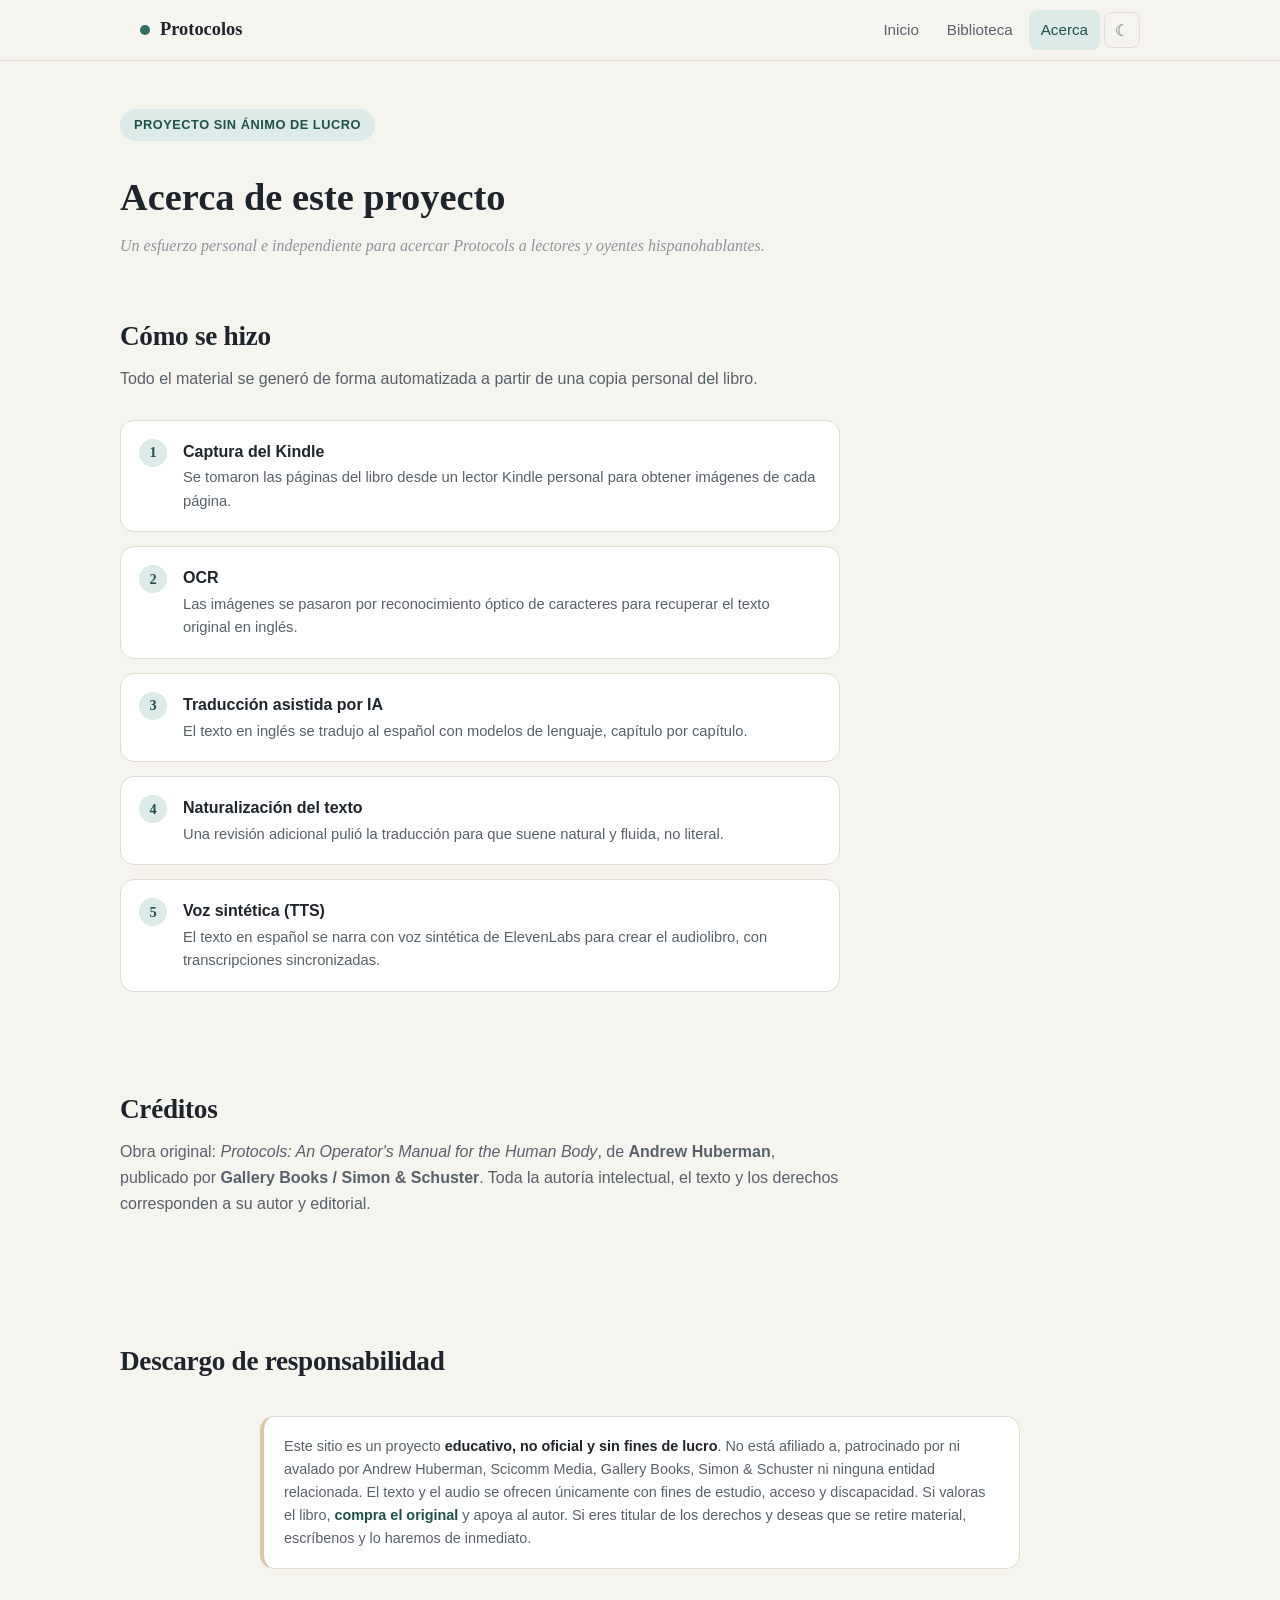
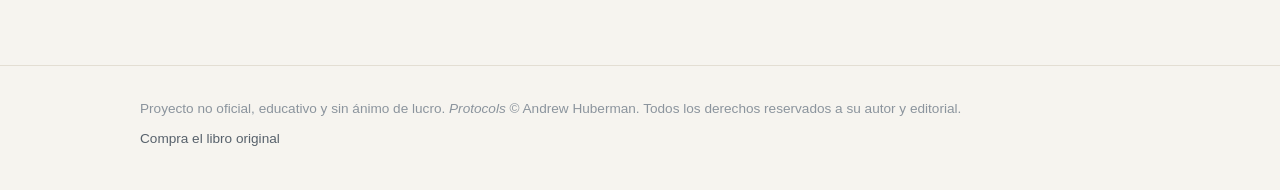
==== acerca.html @ 651fc6e3 "Protocols ES: sitio con texto EN/ES (PDF), audiolibro (cap. 1 parcial) y transcripciones" ====
<!DOCTYPE html>
<html lang="es">
<head>
<meta charset="UTF-8">
<meta name="viewport" content="width=device-width, initial-scale=1">
<title>Acerca · Protocolos (proyecto no oficial)</title>
<meta name="description" content="Cómo se hizo este audiolibro no oficial: captura del Kindle, OCR, traducción asistida por IA y voz sintética.">
<link rel="stylesheet" href="css/style.css">
</head>
<body>
<header class="site-header">
  <div class="container">
    <a class="brand" href="index.html"><span class="dot"></span>Protocolos</a>
    <nav class="main-nav" aria-label="Principal">
      <a href="index.html">Inicio</a>
      <a href="biblioteca.html">Biblioteca</a>
      <a href="acerca.html" aria-current="page">Acerca</a>
      <button id="themeToggle" aria-label="Cambiar tema claro/oscuro">☾</button>
    </nav>
  </div>
</header>

<main>
  <section class="chapter-head container">
    <span class="badge-nonprofit">Proyecto sin ánimo de lucro</span>
    <h1>Acerca de este proyecto</h1>
    <p class="en-title">Un esfuerzo personal e independiente para acercar <em>Protocols</em> a lectores y oyentes hispanohablantes.</p>
  </section>

  <section class="block container">
    <h2>Cómo se hizo</h2>
    <p class="sub">Todo el material se generó de forma automatizada a partir de una copia personal del libro.</p>
    <div class="about-steps">
      <div class="step"><h3>Captura del Kindle</h3><p>Se tomaron las páginas del libro desde un lector Kindle personal para obtener imágenes de cada página.</p></div>
      <div class="step"><h3>OCR</h3><p>Las imágenes se pasaron por reconocimiento óptico de caracteres para recuperar el texto original en inglés.</p></div>
      <div class="step"><h3>Traducción asistida por IA</h3><p>El texto en inglés se tradujo al español con modelos de lenguaje, capítulo por capítulo.</p></div>
      <div class="step"><h3>Naturalización del texto</h3><p>Una revisión adicional pulió la traducción para que suene natural y fluida, no literal.</p></div>
      <div class="step"><h3>Voz sintética (TTS)</h3><p>El texto en español se narra con voz sintética de ElevenLabs para crear el audiolibro, con transcripciones sincronizadas.</p></div>
    </div>
  </section>

  <section class="block container">
    <h2>Créditos</h2>
    <p class="sub" style="max-width:720px">
      Obra original: <em>Protocols: An Operator's Manual for the Human Body</em>, de <strong>Andrew Huberman</strong>, publicado por <strong>Gallery Books / Simon &amp; Schuster</strong>. Toda la autoría intelectual, el texto y los derechos corresponden a su autor y editorial.
    </p>
  </section>

  <section class="block container">
    <h2>Descargo de responsabilidad</h2>
    <aside class="disclaimer">
      Este sitio es un proyecto <strong>educativo, no oficial y sin fines de lucro</strong>. No está afiliado a, patrocinado por ni avalado por Andrew Huberman, Scicomm Media, Gallery Books, Simon &amp; Schuster ni ninguna entidad relacionada. El texto y el audio se ofrecen únicamente con fines de estudio, acceso y discapacidad. Si valoras el libro, <strong><a href="https://www.hubermanlab.com/protocols" target="_blank" rel="noopener">compra el original</a></strong> y apoya al autor. Si eres titular de los derechos y deseas que se retire material, escríbenos y lo haremos de inmediato.
    </aside>
  </section>
</main>

<footer class="site-footer">
  <div class="container">
    <p>Proyecto no oficial, educativo y sin ánimo de lucro. <em>Protocols</em> © Andrew Huberman. Todos los derechos reservados a su autor y editorial.</p>
    <p><a href="https://www.hubermanlab.com/protocols" target="_blank" rel="noopener">Compra el libro original</a></p>
  </div>
</footer>

<script src="js/theme.js"></script>
</body>
</html>
---- css/style.css ----
/* ============================================================
   Protocolos (proyecto no oficial) — hoja de estilos
   Línea gráfica: serena, clínica-cálida. Blancos suaves,
   verde salvia profundo como acento, arena como secundario.
   ============================================================ */
:root{
  --bg:#f6f4ef;
  --surface:#ffffff;
  --surface-2:#efece4;
  --ink:#1d242b;
  --ink-soft:#57616b;
  --ink-faint:#8b949d;
  --accent:#2e6e64;
  --accent-soft:#dcebe7;
  --accent-strong:#1f5049;
  --sand:#d9c8a6;
  --line:#e3ded3;
  --danger:#a4553f;
  --radius:14px;
  --shadow:0 1px 2px rgba(29,36,43,.05),0 8px 28px rgba(29,36,43,.07);
  --font-display:"Iowan Old Style","Palatino Linotype",Palatino,Georgia,serif;
  --font-body:-apple-system,BlinkMacSystemFont,"Segoe UI",Roboto,"Helvetica Neue",Arial,sans-serif;
}
[data-theme="dark"]{
  --bg:#14181c;
  --surface:#1c2126;
  --surface-2:#232a30;
  --ink:#e9e6df;
  --ink-soft:#a7aFa9;
  --ink-faint:#77808a;
  --accent:#63b3a4;
  --accent-soft:#213733;
  --accent-strong:#8fd0c2;
  --sand:#c8b48b;
  --line:#2c343b;
  --danger:#d08a72;
  --shadow:0 1px 2px rgba(0,0,0,.4),0 8px 28px rgba(0,0,0,.35);
}
*{box-sizing:border-box;margin:0;padding:0}
html{scroll-behavior:smooth}
body{
  background:var(--bg);color:var(--ink);
  font-family:var(--font-body);
  line-height:1.6;font-size:16px;
  -webkit-font-smoothing:antialiased;
  transition:background .3s ease,color .3s ease;
}
a{color:var(--accent-strong);text-decoration:none}
a:hover{text-decoration:underline}
img{max-width:100%}
.container{max-width:1040px;margin:0 auto;padding:0 20px}

/* ---------- cabecera ---------- */
.site-header{
  position:sticky;top:0;z-index:50;
  background:color-mix(in srgb,var(--bg) 88%,transparent);
  backdrop-filter:blur(10px);
  border-bottom:1px solid var(--line);
}
.site-header .container{display:flex;align-items:center;justify-content:space-between;height:60px}
.brand{display:flex;align-items:center;gap:10px;font-family:var(--font-display);font-size:1.15rem;font-weight:600;color:var(--ink)}
.brand:hover{text-decoration:none}
.brand .dot{width:10px;height:10px;border-radius:50%;background:var(--accent);flex:none}
nav.main-nav{display:flex;gap:4px;align-items:center}
nav.main-nav a{
  color:var(--ink-soft);padding:8px 12px;border-radius:8px;font-size:.95rem;
  transition:color .2s,background .2s;
}
nav.main-nav a:hover{color:var(--ink);background:var(--surface-2);text-decoration:none}
nav.main-nav a[aria-current="page"]{color:var(--accent-strong);background:var(--accent-soft)}
#themeToggle{
  background:none;border:1px solid var(--line);border-radius:8px;
  width:36px;height:36px;cursor:pointer;color:var(--ink-soft);font-size:1rem;
  display:grid;place-items:center;transition:border-color .2s,color .2s;
}
#themeToggle:hover{color:var(--ink);border-color:var(--ink-faint)}

/* ---------- hero ---------- */
.hero{padding:64px 0 48px;text-align:center}
.badge-nonprofit{
  display:inline-flex;align-items:center;gap:6px;
  background:var(--accent-soft);color:var(--accent-strong);
  font-size:.8rem;font-weight:600;letter-spacing:.04em;text-transform:uppercase;
  padding:6px 14px;border-radius:999px;margin-bottom:20px;
}
.hero h1{
  font-family:var(--font-display);font-weight:600;
  font-size:clamp(2rem,6vw,3.2rem);line-height:1.15;letter-spacing:-.01em;
  max-width:760px;margin:0 auto 16px;
}
.hero h1 em{color:var(--accent-strong);font-style:italic}
.hero .lede{color:var(--ink-soft);max-width:620px;margin:0 auto 28px;font-size:1.08rem}
.hero-actions{display:flex;gap:12px;justify-content:center;flex-wrap:wrap}
.btn{
  display:inline-flex;align-items:center;gap:8px;
  padding:12px 22px;border-radius:999px;font-weight:600;font-size:.95rem;
  border:1px solid transparent;cursor:pointer;transition:transform .15s,box-shadow .15s,background .2s;
}
.btn:hover{text-decoration:none;transform:translateY(-1px)}
.btn-primary{background:var(--accent);color:#fff}
.btn-primary:hover{background:var(--accent-strong)}
.btn-ghost{border-color:var(--line);color:var(--ink);background:var(--surface)}
.btn-ghost:hover{border-color:var(--accent);color:var(--accent-strong)}

/* ---------- descargo legal ---------- */
.disclaimer{
  margin:32px auto 0;max-width:760px;text-align:left;
  background:var(--surface);border:1px solid var(--line);border-left:4px solid var(--sand);
  border-radius:var(--radius);padding:18px 20px;font-size:.9rem;color:var(--ink-soft);
}
.disclaimer strong{color:var(--ink)}

/* ---------- secciones ---------- */
section.block{padding:48px 0}
section.block h2{
  font-family:var(--font-display);font-weight:600;font-size:1.7rem;
  margin-bottom:8px;letter-spacing:-.01em;
}
section.block .sub{color:var(--ink-soft);margin-bottom:28px}

/* ---------- tarjetas de capítulos ---------- */
.chapters-grid{display:grid;grid-template-columns:repeat(auto-fill,minmax(280px,1fr));gap:16px}
.chapter-card{
  background:var(--surface);border:1px solid var(--line);border-radius:var(--radius);
  padding:22px;display:flex;flex-direction:column;gap:8px;
  transition:transform .2s,box-shadow .2s,border-color .2s;
}
.chapter-card:hover{transform:translateY(-3px);box-shadow:var(--shadow);border-color:var(--accent)}
.chapter-card .num{
  font-family:var(--font-display);font-size:.85rem;color:var(--accent-strong);
  font-weight:600;letter-spacing:.08em;text-transform:uppercase;
}
.chapter-card h3{font-family:var(--font-display);font-size:1.25rem;font-weight:600}
.chapter-card p{color:var(--ink-soft);font-size:.92rem;flex:1}
.chapter-card .meta{font-size:.82rem;color:var(--ink-faint)}
.chapter-card a.open{font-weight:600;font-size:.92rem}

/* ---------- página capítulo ---------- */
.chapter-head{padding:48px 0 8px}
.chapter-head h1{font-family:var(--font-display);font-size:clamp(1.7rem,5vw,2.4rem);font-weight:600;margin:6px 0 4px}
.chapter-head .en-title{color:var(--ink-faint);font-style:italic;font-family:var(--font-display)}
.chapter-head .desc{color:var(--ink-soft);margin-top:10px;max-width:640px}
.back-link{font-size:.9rem;color:var(--ink-soft)}

.pdf-row{display:flex;gap:12px;flex-wrap:wrap;margin:24px 0}
.pdf-btn{
  display:inline-flex;align-items:center;gap:8px;
  background:var(--surface);border:1px solid var(--line);border-radius:10px;
  padding:10px 16px;font-size:.92rem;font-weight:600;color:var(--ink);
  transition:border-color .2s,color .2s;
}
.pdf-btn:hover{border-color:var(--accent);color:var(--accent-strong);text-decoration:none}
.pdf-btn.unavailable{opacity:.55;cursor:default}
.pdf-btn .flag{font-size:.78rem;font-weight:700;letter-spacing:.05em}

.track-list{display:flex;flex-direction:column;gap:8px;margin-top:8px}
.track{
  display:flex;align-items:center;gap:14px;width:100%;text-align:left;
  background:var(--surface);border:1px solid var(--line);border-radius:12px;
  padding:14px 16px;cursor:pointer;font:inherit;color:inherit;
  transition:border-color .2s,background .2s;
}
.track:hover{border-color:var(--accent)}
.track.active{border-color:var(--accent);background:var(--accent-soft)}
.track .icon{
  width:36px;height:36px;border-radius:50%;flex:none;
  background:var(--accent-soft);color:var(--accent-strong);
  display:grid;place-items:center;font-size:.9rem;
}
.track .t-title{font-weight:600;font-size:.95rem;line-height:1.35}
.track .t-sub{font-size:.8rem;color:var(--ink-faint)}
.track.soon{opacity:.6;cursor:default}
.track.soon .icon{background:var(--surface-2);color:var(--ink-faint)}
.track .soon-tag{margin-left:auto;font-size:.75rem;font-weight:700;letter-spacing:.05em;color:var(--ink-faint);text-transform:uppercase}

/* ---------- reproductor fijo ---------- */
.player{
  position:fixed;left:0;right:0;bottom:0;z-index:60;
  background:var(--surface);border-top:1px solid var(--line);
  box-shadow:0 -8px 30px rgba(29,36,43,.10);
  display:none;
}
.player.open{display:block}
body.has-player{padding-bottom:132px}
.player-inner{max-width:1040px;margin:0 auto;padding:10px 20px 14px}
.player-top{display:flex;align-items:center;gap:14px;flex-wrap:wrap}
.player-title{font-weight:600;font-size:.92rem;flex:1;min-width:140px;white-space:nowrap;overflow:hidden;text-overflow:ellipsis}
.player-title .chap{display:block;font-weight:400;font-size:.78rem;color:var(--ink-faint)}
.pbtn{
  background:var(--accent);color:#fff;border:none;border-radius:50%;
  width:44px;height:44px;font-size:1.05rem;cursor:pointer;flex:none;
  display:grid;place-items:center;transition:background .2s,transform .15s;
}
.pbtn:hover{background:var(--accent-strong);transform:scale(1.05)}
.pbtn.small{background:var(--surface-2);color:var(--ink);width:36px;height:36px;font-size:.85rem}
.pbtn.small:hover{background:var(--line)}
.time{font-variant-numeric:tabular-nums;font-size:.82rem;color:var(--ink-soft);min-width:88px;text-align:center}
.speed-select{
  background:var(--surface-2);color:var(--ink);border:1px solid var(--line);
  border-radius:8px;padding:6px 8px;font-size:.85rem;cursor:pointer;
}
.progress-wrap{margin-top:8px}
.progress{
  height:6px;background:var(--surface-2);border-radius:999px;cursor:pointer;position:relative;
}
.progress .fill{
  height:100%;width:0;background:var(--accent);border-radius:999px;
  position:relative;transition:width .15s linear;
}
.progress .knob{
  position:absolute;top:50%;left:0;width:14px;height:14px;border-radius:50%;
  background:var(--accent-strong);transform:translate(-50%,-50%);
  box-shadow:0 1px 4px rgba(0,0,0,.25);
}
.player-actions{display:flex;gap:10px;margin-top:10px;flex-wrap:wrap;align-items:center}
.link-btn{
  background:none;border:none;color:var(--accent-strong);font:inherit;font-size:.85rem;
  font-weight:600;cursor:pointer;padding:4px 0;
}
.link-btn:hover{text-decoration:underline}
#toggleTranscript[aria-expanded="true"]{color:var(--ink)}

/* ---------- transcripción ---------- */
.transcript-panel{
  display:none;max-height:320px;overflow-y:auto;
  background:var(--surface-2);border-radius:12px;padding:14px 16px;margin-top:8px;
  font-size:.88rem;color:var(--ink-soft);
}
.transcript-panel.open{display:block}
.transcript-panel p{margin-bottom:10px;line-height:1.55;padding:2px 6px;border-radius:8px;transition:background .3s}
.transcript-panel p.current{background:var(--accent-soft);color:var(--ink)}
.ts-btn{
  background:var(--accent-soft);color:var(--accent-strong);border:none;border-radius:6px;
  font:inherit;font-size:.78rem;font-variant-numeric:tabular-nums;
  padding:2px 7px;margin-right:8px;cursor:pointer;vertical-align:1px;
}
.ts-btn:hover{background:var(--accent);color:#fff}
.transcript-empty{color:var(--ink-faint);font-style:italic}

/* ---------- acerca / footer ---------- */
.about-steps{counter-reset:step;display:flex;flex-direction:column;gap:14px;max-width:720px}
.step{
  background:var(--surface);border:1px solid var(--line);border-radius:var(--radius);
  padding:18px 20px 18px 62px;position:relative;
}
.step::before{
  counter-increment:step;content:counter(step);
  position:absolute;left:18px;top:18px;
  width:28px;height:28px;border-radius:50%;
  background:var(--accent-soft);color:var(--accent-strong);
  font-family:var(--font-display);font-weight:700;font-size:.9rem;
  display:grid;place-items:center;
}
.step h3{font-size:1rem;margin-bottom:2px}
.step p{color:var(--ink-soft);font-size:.92rem}
footer.site-footer{
  border-top:1px solid var(--line);margin-top:48px;
  padding:32px 0 40px;color:var(--ink-faint);font-size:.85rem;
}
footer.site-footer .container{display:flex;flex-direction:column;gap:8px}
footer.site-footer a{color:var(--ink-soft)}

.skeleton{
  background:linear-gradient(90deg,var(--surface-2) 25%,var(--line) 50%,var(--surface-2) 75%);
  background-size:200% 100%;animation:shimmer 1.4s infinite;border-radius:10px;
}
@keyframes shimmer{to{background-position:-200% 0}}
@media (prefers-reduced-motion:reduce){
  *{animation:none!important;transition:none!important;scroll-behavior:auto!important}
}
@media (max-width:560px){
  .hero{padding:44px 0 36px}
  nav.main-nav a{padding:8px 8px;font-size:.88rem}
  .time{min-width:72px;font-size:.76rem}
}
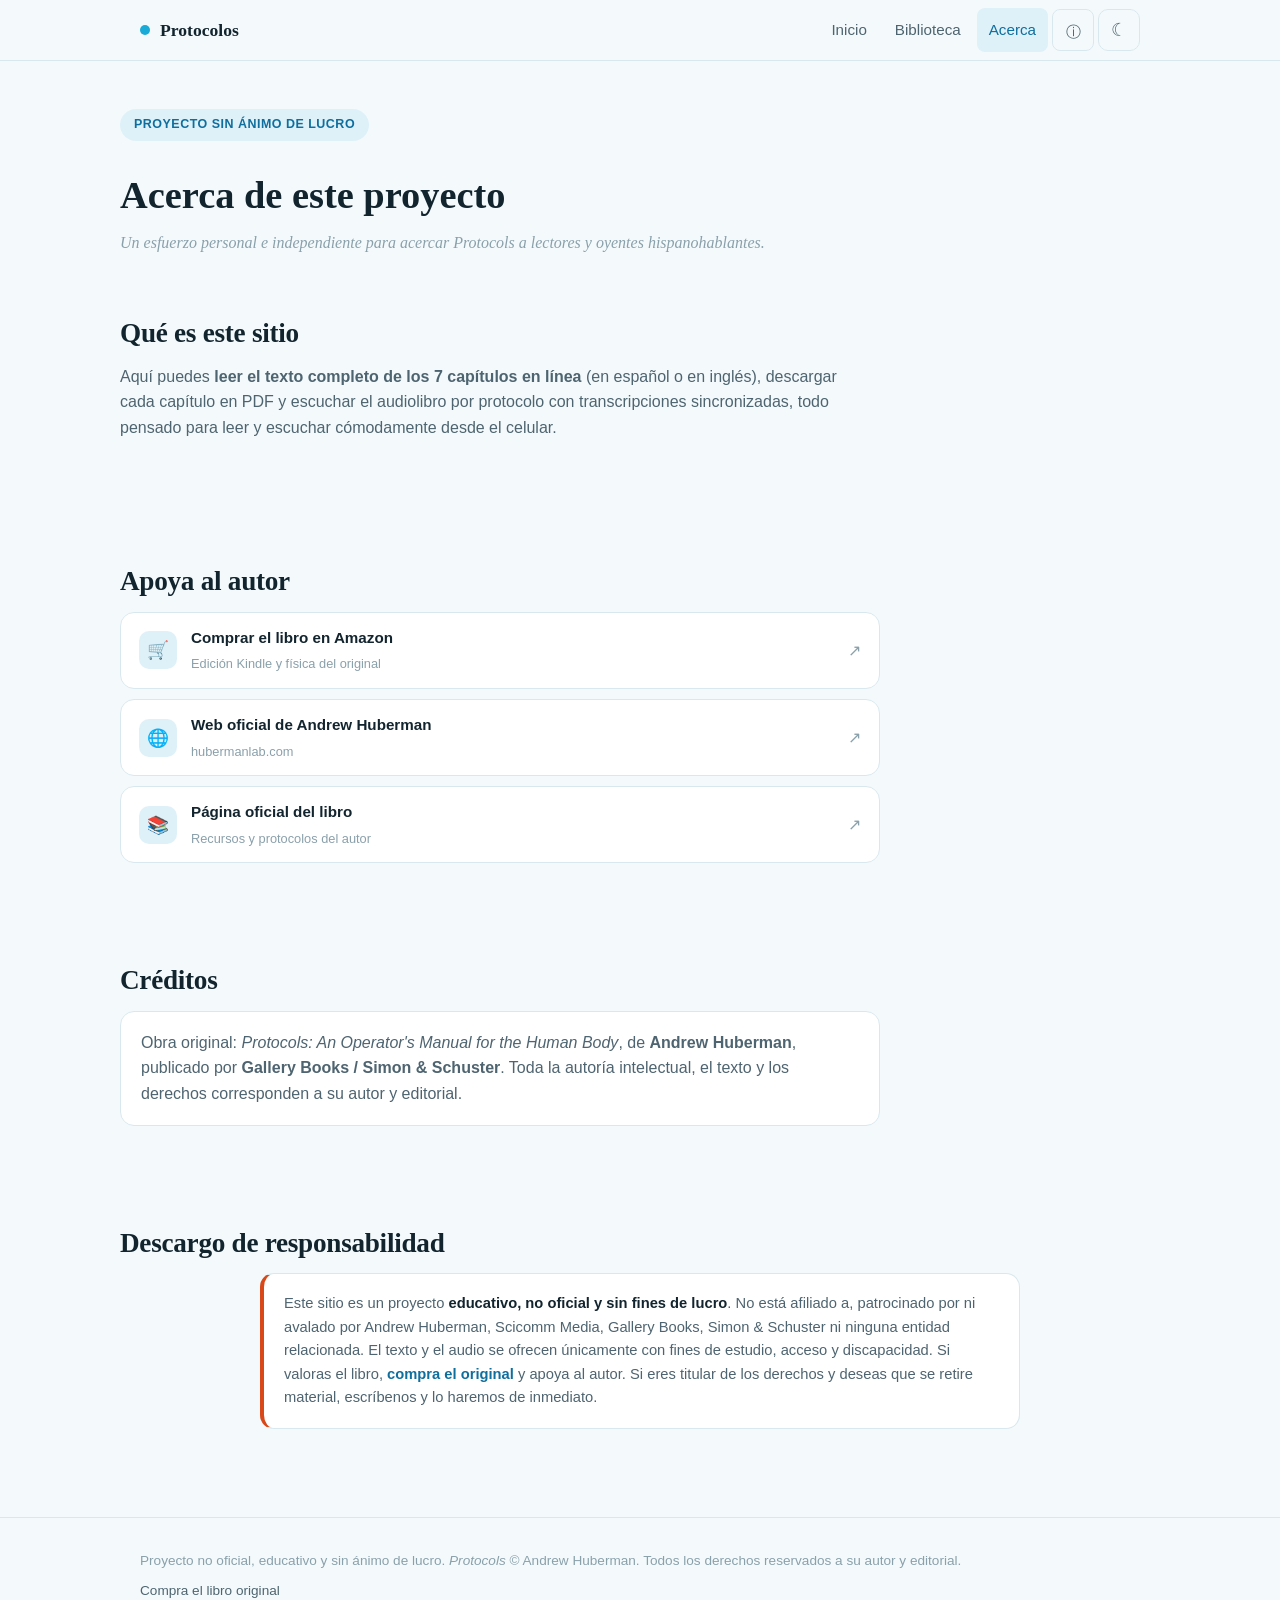
==== commit f83028a4: "Rediseño mobile-first: lector embebido EN/ES, mini-player, paleta de portada, ilustraciones SVG, PDF" ====
--- a/acerca.html
+++ b/acerca.html
@@ -2,9 +2,10 @@
 <html lang="es">
 <head>
 <meta charset="UTF-8">
-<meta name="viewport" content="width=device-width, initial-scale=1">
+<meta name="viewport" content="width=device-width, initial-scale=1, viewport-fit=cover">
 <title>Acerca · Protocolos (proyecto no oficial)</title>
-<meta name="description" content="Cómo se hizo este audiolibro no oficial: captura del Kindle, OCR, traducción asistida por IA y voz sintética.">
+<meta name="description" content="Acerca de este proyecto no oficial: qué es, créditos de la obra original y descargo de responsabilidad.">
+<meta name="theme-color" content="#19aad8">
 <link rel="stylesheet" href="css/style.css">
 </head>
 <body>
@@ -12,15 +13,16 @@
   <div class="container">
     <a class="brand" href="index.html"><span class="dot"></span>Protocolos</a>
     <nav class="main-nav" aria-label="Principal">
-      <a href="index.html">Inicio</a>
-      <a href="biblioteca.html">Biblioteca</a>
-      <a href="acerca.html" aria-current="page">Acerca</a>
-      <button id="themeToggle" aria-label="Cambiar tema claro/oscuro">☾</button>
+      <a class="nav-link" href="index.html">Inicio</a>
+      <a class="nav-link" href="biblioteca.html">Biblioteca</a>
+      <a class="nav-link" href="acerca.html" aria-current="page">Acerca</a>
+      <a class="icon-btn" href="acerca.html#descargo" aria-label="Información y descargo de responsabilidad" title="Información">ⓘ</a>
+      <button class="icon-btn" id="themeToggle" aria-label="Cambiar tema claro/oscuro">☾</button>
     </nav>
   </div>
 </header>
 
-<main>
+<main class="page-enter">
   <section class="chapter-head container">
     <span class="badge-nonprofit">Proyecto sin ánimo de lucro</span>
     <h1>Acerca de este proyecto</h1>
@@ -28,28 +30,46 @@
   </section>
 
   <section class="block container">
-    <h2>Cómo se hizo</h2>
-    <p class="sub">Todo el material se generó de forma automatizada a partir de una copia personal del libro.</p>
-    <div class="about-steps">
-      <div class="step"><h3>Captura del Kindle</h3><p>Se tomaron las páginas del libro desde un lector Kindle personal para obtener imágenes de cada página.</p></div>
-      <div class="step"><h3>OCR</h3><p>Las imágenes se pasaron por reconocimiento óptico de caracteres para recuperar el texto original en inglés.</p></div>
-      <div class="step"><h3>Traducción asistida por IA</h3><p>El texto en inglés se tradujo al español con modelos de lenguaje, capítulo por capítulo.</p></div>
-      <div class="step"><h3>Naturalización del texto</h3><p>Una revisión adicional pulió la traducción para que suene natural y fluida, no literal.</p></div>
-      <div class="step"><h3>Voz sintética (TTS)</h3><p>El texto en español se narra con voz sintética de ElevenLabs para crear el audiolibro, con transcripciones sincronizadas.</p></div>
+    <h2>Qué es este sitio</h2>
+    <p class="sub" style="max-width:720px">
+      Aquí puedes <strong>leer el texto completo de los 7 capítulos en línea</strong> (en español o en inglés),
+      descargar cada capítulo en PDF y escuchar el audiolibro por protocolo con transcripciones sincronizadas,
+      todo pensado para leer y escuchar cómodamente desde el celular.
+    </p>
+  </section>
+
+  <section class="block container">
+    <h2>Apoya al autor</h2>
+    <div class="author-links" style="margin:0;max-width:760px">
+      <a class="author-link" href="https://www.amazon.com/dp/B0D3JFXBFW" target="_blank" rel="noopener">
+        <span class="ico">🛒</span>
+        <span><span class="al-t">Comprar el libro en Amazon</span><br><span class="al-s">Edición Kindle y física del original</span></span>
+        <span class="go">↗</span>
+      </a>
+      <a class="author-link" href="https://www.hubermanlab.com" target="_blank" rel="noopener">
+        <span class="ico">🌐</span>
+        <span><span class="al-t">Web oficial de Andrew Huberman</span><br><span class="al-s">hubermanlab.com</span></span>
+        <span class="go">↗</span>
+      </a>
+      <a class="author-link" href="https://www.hubermanlab.com/protocols-book" target="_blank" rel="noopener">
+        <span class="ico">📚</span>
+        <span><span class="al-t">Página oficial del libro</span><br><span class="al-s">Recursos y protocolos del autor</span></span>
+        <span class="go">↗</span>
+      </a>
     </div>
   </section>
 
   <section class="block container">
     <h2>Créditos</h2>
-    <p class="sub" style="max-width:720px">
+    <div class="credits-card">
       Obra original: <em>Protocols: An Operator's Manual for the Human Body</em>, de <strong>Andrew Huberman</strong>, publicado por <strong>Gallery Books / Simon &amp; Schuster</strong>. Toda la autoría intelectual, el texto y los derechos corresponden a su autor y editorial.
-    </p>
+    </div>
   </section>
 
-  <section class="block container">
+  <section class="block container" id="descargo">
     <h2>Descargo de responsabilidad</h2>
     <aside class="disclaimer">
-      Este sitio es un proyecto <strong>educativo, no oficial y sin fines de lucro</strong>. No está afiliado a, patrocinado por ni avalado por Andrew Huberman, Scicomm Media, Gallery Books, Simon &amp; Schuster ni ninguna entidad relacionada. El texto y el audio se ofrecen únicamente con fines de estudio, acceso y discapacidad. Si valoras el libro, <strong><a href="https://www.hubermanlab.com/protocols" target="_blank" rel="noopener">compra el original</a></strong> y apoya al autor. Si eres titular de los derechos y deseas que se retire material, escríbenos y lo haremos de inmediato.
+      Este sitio es un proyecto <strong>educativo, no oficial y sin fines de lucro</strong>. No está afiliado a, patrocinado por ni avalado por Andrew Huberman, Scicomm Media, Gallery Books, Simon &amp; Schuster ni ninguna entidad relacionada. El texto y el audio se ofrecen únicamente con fines de estudio, acceso y discapacidad. Si valoras el libro, <strong><a href="https://www.amazon.com/dp/B0D3JFXBFW" target="_blank" rel="noopener">compra el original</a></strong> y apoya al autor. Si eres titular de los derechos y deseas que se retire material, escríbenos y lo haremos de inmediato.
     </aside>
   </section>
 </main>
@@ -57,9 +77,15 @@
 <footer class="site-footer">
   <div class="container">
     <p>Proyecto no oficial, educativo y sin ánimo de lucro. <em>Protocols</em> © Andrew Huberman. Todos los derechos reservados a su autor y editorial.</p>
-    <p><a href="https://www.hubermanlab.com/protocols" target="_blank" rel="noopener">Compra el libro original</a></p>
+    <p class="footer-links"><a href="https://www.amazon.com/dp/B0D3JFXBFW" target="_blank" rel="noopener">Compra el libro original</a></p>
   </div>
 </footer>
+
+<nav class="tabbar" aria-label="Navegación principal">
+  <a href="index.html"><span class="tab-ico">🏠</span>Inicio</a>
+  <a href="biblioteca.html"><span class="tab-ico">📚</span>Biblioteca</a>
+  <a href="acerca.html" aria-current="page"><span class="tab-ico">ℹ️</span>Acerca</a>
+</nav>
 
 <script src="js/theme.js"></script>
 </body>
--- a/css/style.css
+++ b/css/style.css
@@ -1,152 +1,208 @@
 /* ============================================================
    Protocolos (proyecto no oficial) — hoja de estilos
-   Línea gráfica: serena, clínica-cálida. Blancos suaves,
-   verde salvia profundo como acento, arena como secundario.
+   Mobile-first: pensado como app de lectura / reproductor.
+   Paleta reinterpretada desde la portada de "Protocols":
+   blanco limpio, cian #19aad8, azul profundo #0e6e9e,
+   acento cálido naranja #d84818.
    ============================================================ */
 :root{
-  --bg:#f6f4ef;
+  --bg:#f4fafc;
   --surface:#ffffff;
-  --surface-2:#efece4;
-  --ink:#1d242b;
-  --ink-soft:#57616b;
-  --ink-faint:#8b949d;
-  --accent:#2e6e64;
-  --accent-soft:#dcebe7;
-  --accent-strong:#1f5049;
-  --sand:#d9c8a6;
-  --line:#e3ded3;
-  --danger:#a4553f;
+  --surface-2:#e8f3f7;
+  --ink:#12242e;
+  --ink-soft:#4e6470;
+  --ink-faint:#8aa0ab;
+  --accent:#19aad8;
+  --accent-strong:#0e6e9e;
+  --accent-deep:#0a4f72;
+  --accent-soft:#dff1f8;
+  --warm:#d84818;
+  --warm-soft:#fbe9e1;
+  --line:#d9e8ee;
   --radius:14px;
-  --shadow:0 1px 2px rgba(29,36,43,.05),0 8px 28px rgba(29,36,43,.07);
+  --shadow:0 1px 2px rgba(18,36,46,.05),0 8px 28px rgba(18,36,46,.08);
+  --tabbar-h:64px;
+  --player-h:0px;
   --font-display:"Iowan Old Style","Palatino Linotype",Palatino,Georgia,serif;
   --font-body:-apple-system,BlinkMacSystemFont,"Segoe UI",Roboto,"Helvetica Neue",Arial,sans-serif;
 }
 [data-theme="dark"]{
-  --bg:#14181c;
-  --surface:#1c2126;
-  --surface-2:#232a30;
-  --ink:#e9e6df;
-  --ink-soft:#a7aFa9;
-  --ink-faint:#77808a;
-  --accent:#63b3a4;
-  --accent-soft:#213733;
-  --accent-strong:#8fd0c2;
-  --sand:#c8b48b;
-  --line:#2c343b;
-  --danger:#d08a72;
+  --bg:#0c161c;
+  --surface:#14232c;
+  --surface-2:#1c2f3a;
+  --ink:#e8f1f5;
+  --ink-soft:#a3bcc8;
+  --ink-faint:#6b8694;
+  --accent:#3cc0e8;
+  --accent-strong:#7ad4ef;
+  --accent-deep:#a5e2f4;
+  --accent-soft:#123542;
+  --warm:#f0855c;
+  --warm-soft:#3a2018;
+  --line:#243944;
   --shadow:0 1px 2px rgba(0,0,0,.4),0 8px 28px rgba(0,0,0,.35);
 }
 *{box-sizing:border-box;margin:0;padding:0}
-html{scroll-behavior:smooth}
+html{scroll-behavior:smooth;-webkit-text-size-adjust:100%}
 body{
   background:var(--bg);color:var(--ink);
   font-family:var(--font-body);
   line-height:1.6;font-size:16px;
   -webkit-font-smoothing:antialiased;
   transition:background .3s ease,color .3s ease;
+  overscroll-behavior-y:none;
 }
 a{color:var(--accent-strong);text-decoration:none}
 a:hover{text-decoration:underline}
 img{max-width:100%}
-.container{max-width:1040px;margin:0 auto;padding:0 20px}
-
-/* ---------- cabecera ---------- */
+button{font-family:inherit}
+.container{max-width:1040px;margin:0 auto;padding:0 16px}
+@media(min-width:768px){.container{padding:0 20px}}
+
+/* ---------- cabecera superior ---------- */
 .site-header{
   position:sticky;top:0;z-index:50;
   background:color-mix(in srgb,var(--bg) 88%,transparent);
   backdrop-filter:blur(10px);
   border-bottom:1px solid var(--line);
 }
-.site-header .container{display:flex;align-items:center;justify-content:space-between;height:60px}
-.brand{display:flex;align-items:center;gap:10px;font-family:var(--font-display);font-size:1.15rem;font-weight:600;color:var(--ink)}
+.site-header .container{display:flex;align-items:center;justify-content:space-between;height:56px}
+@media(min-width:768px){.site-header .container{height:60px}}
+.brand{display:flex;align-items:center;gap:10px;font-family:var(--font-display);font-size:1.1rem;font-weight:600;color:var(--ink)}
 .brand:hover{text-decoration:none}
 .brand .dot{width:10px;height:10px;border-radius:50%;background:var(--accent);flex:none}
 nav.main-nav{display:flex;gap:4px;align-items:center}
-nav.main-nav a{
-  color:var(--ink-soft);padding:8px 12px;border-radius:8px;font-size:.95rem;
-  transition:color .2s,background .2s;
-}
+nav.main-nav a{color:var(--ink-soft);padding:10px 12px;border-radius:8px;font-size:.95rem;transition:color .2s,background .2s}
 nav.main-nav a:hover{color:var(--ink);background:var(--surface-2);text-decoration:none}
 nav.main-nav a[aria-current="page"]{color:var(--accent-strong);background:var(--accent-soft)}
-#themeToggle{
-  background:none;border:1px solid var(--line);border-radius:8px;
-  width:36px;height:36px;cursor:pointer;color:var(--ink-soft);font-size:1rem;
+/* enlaces de nav ocultos en móvil (viven en la barra inferior) */
+nav.main-nav a.nav-link{display:none}
+@media(min-width:768px){nav.main-nav a.nav-link{display:inline-block}}
+.icon-btn{
+  background:none;border:1px solid var(--line);border-radius:10px;
+  width:42px;height:42px;cursor:pointer;color:var(--ink-soft);font-size:1.1rem;
   display:grid;place-items:center;transition:border-color .2s,color .2s;
 }
-#themeToggle:hover{color:var(--ink);border-color:var(--ink-faint)}
+.icon-btn:hover{color:var(--ink);border-color:var(--ink-faint);text-decoration:none}
+
+/* ---------- barra de tabs inferior (móvil) ---------- */
+.tabbar{
+  position:fixed;left:0;right:0;bottom:0;z-index:55;
+  display:flex;background:var(--surface);
+  border-top:1px solid var(--line);
+  padding-bottom:env(safe-area-inset-bottom,0);
+  box-shadow:0 -6px 24px rgba(18,36,46,.08);
+  transition:transform .3s ease;
+}
+.tabbar a{
+  flex:1;display:flex;flex-direction:column;align-items:center;justify-content:center;gap:2px;
+  height:var(--tabbar-h);color:var(--ink-faint);font-size:.68rem;font-weight:600;
+  text-decoration:none;transition:color .2s;
+}
+.tabbar a .tab-ico{font-size:1.25rem;line-height:1}
+.tabbar a[aria-current="page"]{color:var(--accent-strong)}
+.tabbar a[aria-current="page"] .tab-ico{transform:translateY(-1px)}
+.tabbar a:hover{text-decoration:none}
+@media(min-width:768px){.tabbar{display:none}}
 
 /* ---------- hero ---------- */
-.hero{padding:64px 0 48px;text-align:center}
+.hero-art{
+  margin:0 -16px;height:180px;overflow:hidden;
+  background:var(--surface);
+}
+.hero-art img,.hero-art svg{width:100%;height:100%;object-fit:cover;display:block}
+@media(min-width:768px){.hero-art{margin:0;border-radius:var(--radius);height:260px}}
+.hero{padding:28px 0 40px;text-align:center}
+.hero-portada{
+  width:110px;border-radius:8px;box-shadow:var(--shadow);
+  margin:0 auto 18px;display:block;
+}
+@media(min-width:768px){.hero-portada{width:150px}}
+.hero h1{
+  font-family:var(--font-display);font-weight:600;
+  font-size:clamp(1.9rem,6.5vw,3.2rem);line-height:1.15;letter-spacing:-.01em;
+  max-width:760px;margin:0 auto 16px;
+}
+.hero h1 em{color:var(--accent-strong);font-style:italic}
+.hero .lede{color:var(--ink-soft);max-width:620px;margin:0 auto 24px;font-size:1.05rem}
+.hero-actions{display:flex;gap:12px;justify-content:center;flex-wrap:wrap}
+.btn{
+  display:inline-flex;align-items:center;justify-content:center;gap:8px;
+  min-height:48px;padding:12px 24px;border-radius:999px;font-weight:600;font-size:.95rem;
+  border:1px solid transparent;cursor:pointer;transition:transform .15s,box-shadow .15s,background .2s;
+}
+.btn:hover{text-decoration:none;transform:translateY(-1px)}
+.btn-primary{background:var(--accent);color:#fff;box-shadow:0 4px 14px rgba(25,170,216,.35)}
+.btn-primary:hover{background:var(--accent-strong)}
+.btn-ghost{border-color:var(--line);color:var(--ink);background:var(--surface)}
+.btn-ghost:hover{border-color:var(--accent);color:var(--accent-strong)}
 .badge-nonprofit{
   display:inline-flex;align-items:center;gap:6px;
   background:var(--accent-soft);color:var(--accent-strong);
-  font-size:.8rem;font-weight:600;letter-spacing:.04em;text-transform:uppercase;
-  padding:6px 14px;border-radius:999px;margin-bottom:20px;
-}
-.hero h1{
-  font-family:var(--font-display);font-weight:600;
-  font-size:clamp(2rem,6vw,3.2rem);line-height:1.15;letter-spacing:-.01em;
-  max-width:760px;margin:0 auto 16px;
-}
-.hero h1 em{color:var(--accent-strong);font-style:italic}
-.hero .lede{color:var(--ink-soft);max-width:620px;margin:0 auto 28px;font-size:1.08rem}
-.hero-actions{display:flex;gap:12px;justify-content:center;flex-wrap:wrap}
-.btn{
-  display:inline-flex;align-items:center;gap:8px;
-  padding:12px 22px;border-radius:999px;font-weight:600;font-size:.95rem;
-  border:1px solid transparent;cursor:pointer;transition:transform .15s,box-shadow .15s,background .2s;
-}
-.btn:hover{text-decoration:none;transform:translateY(-1px)}
-.btn-primary{background:var(--accent);color:#fff}
-.btn-primary:hover{background:var(--accent-strong)}
-.btn-ghost{border-color:var(--line);color:var(--ink);background:var(--surface)}
-.btn-ghost:hover{border-color:var(--accent);color:var(--accent-strong)}
-
-/* ---------- descargo legal ---------- */
-.disclaimer{
-  margin:32px auto 0;max-width:760px;text-align:left;
-  background:var(--surface);border:1px solid var(--line);border-left:4px solid var(--sand);
-  border-radius:var(--radius);padding:18px 20px;font-size:.9rem;color:var(--ink-soft);
-}
-.disclaimer strong{color:var(--ink)}
+  font-size:.78rem;font-weight:600;letter-spacing:.04em;text-transform:uppercase;
+  padding:6px 14px;border-radius:999px;margin-bottom:18px;
+}
+
+/* ---------- apoyo al autor ---------- */
+.author-links{display:flex;flex-direction:column;gap:10px;max-width:520px;margin:0 auto}
+.author-link{
+  display:flex;align-items:center;gap:14px;min-height:56px;
+  background:var(--surface);border:1px solid var(--line);border-radius:var(--radius);
+  padding:12px 18px;color:var(--ink);transition:border-color .2s,transform .15s;
+}
+.author-link:hover{border-color:var(--accent);text-decoration:none;transform:translateY(-1px)}
+.author-link .ico{width:38px;height:38px;border-radius:10px;background:var(--accent-soft);color:var(--accent-strong);display:grid;place-items:center;font-size:1.1rem;flex:none}
+.author-link .al-t{font-weight:600;font-size:.95rem;line-height:1.3}
+.author-link .al-s{font-size:.8rem;color:var(--ink-faint)}
+.author-link .go{margin-left:auto;color:var(--ink-faint)}
 
 /* ---------- secciones ---------- */
-section.block{padding:48px 0}
-section.block h2{
-  font-family:var(--font-display);font-weight:600;font-size:1.7rem;
-  margin-bottom:8px;letter-spacing:-.01em;
-}
-section.block .sub{color:var(--ink-soft);margin-bottom:28px}
+section.block{padding:36px 0}
+@media(min-width:768px){section.block{padding:48px 0}}
+section.block h2{font-family:var(--font-display);font-weight:600;font-size:1.55rem;margin-bottom:8px;letter-spacing:-.01em}
+@media(min-width:768px){section.block h2{font-size:1.7rem}}
+section.block .sub{color:var(--ink-soft);margin-bottom:24px}
 
 /* ---------- tarjetas de capítulos ---------- */
-.chapters-grid{display:grid;grid-template-columns:repeat(auto-fill,minmax(280px,1fr));gap:16px}
+.chapters-grid{display:grid;grid-template-columns:1fr;gap:14px}
+@media(min-width:640px){.chapters-grid{grid-template-columns:repeat(2,1fr);gap:16px}}
+@media(min-width:960px){.chapters-grid{grid-template-columns:repeat(3,1fr)}}
 .chapter-card{
   background:var(--surface);border:1px solid var(--line);border-radius:var(--radius);
-  padding:22px;display:flex;flex-direction:column;gap:8px;
+  overflow:hidden;display:flex;flex-direction:column;
   transition:transform .2s,box-shadow .2s,border-color .2s;
 }
 .chapter-card:hover{transform:translateY(-3px);box-shadow:var(--shadow);border-color:var(--accent)}
-.chapter-card .num{
-  font-family:var(--font-display);font-size:.85rem;color:var(--accent-strong);
-  font-weight:600;letter-spacing:.08em;text-transform:uppercase;
-}
+.chapter-card .art{height:130px;overflow:hidden;background:var(--surface-2)}
+.chapter-card .art img{width:100%;height:100%;object-fit:cover;display:block}
+.chapter-card .body{padding:16px 18px 18px;display:flex;flex-direction:column;gap:6px;flex:1}
+.chapter-card .num{font-family:var(--font-display);font-size:.8rem;color:var(--accent-strong);font-weight:600;letter-spacing:.08em;text-transform:uppercase}
 .chapter-card h3{font-family:var(--font-display);font-size:1.25rem;font-weight:600}
 .chapter-card p{color:var(--ink-soft);font-size:.92rem;flex:1}
-.chapter-card .meta{font-size:.82rem;color:var(--ink-faint)}
-.chapter-card a.open{font-weight:600;font-size:.92rem}
+.chapter-card .meta{font-size:.8rem;color:var(--ink-faint)}
+.chapter-card .card-actions{display:flex;gap:8px;margin-top:8px}
+.chip{
+  flex:1;display:inline-flex;align-items:center;justify-content:center;gap:6px;
+  min-height:42px;border-radius:10px;font-weight:600;font-size:.85rem;
+  background:var(--accent-soft);color:var(--accent-strong);
+}
+.chip.alt{background:var(--surface-2);color:var(--ink-soft)}
+.chip:hover{text-decoration:none;filter:brightness(.97)}
 
 /* ---------- página capítulo ---------- */
-.chapter-head{padding:48px 0 8px}
+.chapter-head{padding:28px 0 8px}
+.chapter-head .ch-art{width:100%;max-height:200px;object-fit:cover;border-radius:var(--radius);margin-bottom:16px}
+@media(min-width:768px){.chapter-head{padding:48px 0 8px}}
 .chapter-head h1{font-family:var(--font-display);font-size:clamp(1.7rem,5vw,2.4rem);font-weight:600;margin:6px 0 4px}
 .chapter-head .en-title{color:var(--ink-faint);font-style:italic;font-family:var(--font-display)}
 .chapter-head .desc{color:var(--ink-soft);margin-top:10px;max-width:640px}
-.back-link{font-size:.9rem;color:var(--ink-soft)}
-
-.pdf-row{display:flex;gap:12px;flex-wrap:wrap;margin:24px 0}
+.back-link{display:inline-flex;align-items:center;gap:6px;font-size:.9rem;color:var(--ink-soft);min-height:44px}
+
+.pdf-row{display:flex;gap:12px;flex-wrap:wrap;margin:20px 0}
 .pdf-btn{
-  display:inline-flex;align-items:center;gap:8px;
-  background:var(--surface);border:1px solid var(--line);border-radius:10px;
-  padding:10px 16px;font-size:.92rem;font-weight:600;color:var(--ink);
+  display:inline-flex;align-items:center;gap:8px;min-height:48px;
+  background:var(--surface);border:1px solid var(--line);border-radius:12px;
+  padding:10px 18px;font-size:.92rem;font-weight:600;color:var(--ink);
   transition:border-color .2s,color .2s;
 }
 .pdf-btn:hover{border-color:var(--accent);color:var(--accent-strong);text-decoration:none}
@@ -157,13 +213,14 @@
 .track{
   display:flex;align-items:center;gap:14px;width:100%;text-align:left;
   background:var(--surface);border:1px solid var(--line);border-radius:12px;
-  padding:14px 16px;cursor:pointer;font:inherit;color:inherit;
-  transition:border-color .2s,background .2s;
-}
+  padding:14px 16px;min-height:60px;cursor:pointer;font:inherit;color:inherit;
+  transition:border-color .2s,background .2s,transform .1s;
+}
+.track:active{transform:scale(.99)}
 .track:hover{border-color:var(--accent)}
 .track.active{border-color:var(--accent);background:var(--accent-soft)}
 .track .icon{
-  width:36px;height:36px;border-radius:50%;flex:none;
+  width:40px;height:40px;border-radius:50%;flex:none;
   background:var(--accent-soft);color:var(--accent-strong);
   display:grid;place-items:center;font-size:.9rem;
 }
@@ -171,51 +228,70 @@
 .track .t-sub{font-size:.8rem;color:var(--ink-faint)}
 .track.soon{opacity:.6;cursor:default}
 .track.soon .icon{background:var(--surface-2);color:var(--ink-faint)}
-.track .soon-tag{margin-left:auto;font-size:.75rem;font-weight:700;letter-spacing:.05em;color:var(--ink-faint);text-transform:uppercase}
-
-/* ---------- reproductor fijo ---------- */
+.track .soon-tag{margin-left:auto;font-size:.72rem;font-weight:700;letter-spacing:.05em;color:var(--ink-faint);text-transform:uppercase}
+
+/* ---------- reproductor fijo / mini-player ---------- */
 .player{
-  position:fixed;left:0;right:0;bottom:0;z-index:60;
+  position:fixed;left:0;right:0;bottom:var(--tabbar-h);z-index:60;
   background:var(--surface);border-top:1px solid var(--line);
-  box-shadow:0 -8px 30px rgba(29,36,43,.10);
+  border-radius:16px 16px 0 0;
+  box-shadow:0 -8px 30px rgba(18,36,46,.12);
   display:none;
-}
-.player.open{display:block}
-body.has-player{padding-bottom:132px}
+  transform:translateY(24px);opacity:0;
+  transition:transform .3s ease,opacity .3s ease;
+}
+@media(min-width:768px){.player{bottom:0}}
+.player.open{display:block;transform:translateY(0);opacity:1}
+body.has-player{padding-bottom:calc(var(--tabbar-h) + 76px)}
+@media(min-width:768px){body.has-player{padding-bottom:150px}}
+/* modo expandido (con controles completos) */
+.player .player-full{display:none}
+.player.expanded .player-full{display:block}
+.player:not(.expanded) .player-mini{display:flex}
+.player-mini{
+  align-items:center;gap:12px;padding:10px 16px;
+}
+.player-mini .pm-info{flex:1;min-width:0}
+.player-mini .pm-title{font-weight:600;font-size:.9rem;white-space:nowrap;overflow:hidden;text-overflow:ellipsis}
+.player-mini .pm-chap{font-size:.76rem;color:var(--ink-faint);white-space:nowrap;overflow:hidden;text-overflow:ellipsis}
+.player-mini .pm-progress{height:3px;background:var(--surface-2);border-radius:99px;margin-top:6px;overflow:hidden}
+.player-mini .pm-progress i{display:block;height:100%;width:0;background:var(--accent);transition:width .2s linear}
 .player-inner{max-width:1040px;margin:0 auto;padding:10px 20px 14px}
 .player-top{display:flex;align-items:center;gap:14px;flex-wrap:wrap}
 .player-title{font-weight:600;font-size:.92rem;flex:1;min-width:140px;white-space:nowrap;overflow:hidden;text-overflow:ellipsis}
 .player-title .chap{display:block;font-weight:400;font-size:.78rem;color:var(--ink-faint)}
 .pbtn{
   background:var(--accent);color:#fff;border:none;border-radius:50%;
-  width:44px;height:44px;font-size:1.05rem;cursor:pointer;flex:none;
+  width:52px;height:52px;font-size:1.15rem;cursor:pointer;flex:none;
   display:grid;place-items:center;transition:background .2s,transform .15s;
 }
 .pbtn:hover{background:var(--accent-strong);transform:scale(1.05)}
-.pbtn.small{background:var(--surface-2);color:var(--ink);width:36px;height:36px;font-size:.85rem}
+.pbtn.small{background:var(--surface-2);color:var(--ink);width:42px;height:42px;font-size:.9rem}
 .pbtn.small:hover{background:var(--line)}
+.pbtn.tiny{background:none;color:var(--ink-soft);width:40px;height:40px;font-size:1rem}
 .time{font-variant-numeric:tabular-nums;font-size:.82rem;color:var(--ink-soft);min-width:88px;text-align:center}
 .speed-select{
   background:var(--surface-2);color:var(--ink);border:1px solid var(--line);
-  border-radius:8px;padding:6px 8px;font-size:.85rem;cursor:pointer;
+  border-radius:8px;padding:8px;font-size:.85rem;cursor:pointer;min-height:42px;
 }
 .progress-wrap{margin-top:8px}
 .progress{
-  height:6px;background:var(--surface-2);border-radius:999px;cursor:pointer;position:relative;
-}
+  height:24px;background:none;cursor:pointer;position:relative;display:flex;align-items:center;
+}
+.progress::before{content:"";position:absolute;left:0;right:0;height:6px;background:var(--surface-2);border-radius:999px}
 .progress .fill{
-  height:100%;width:0;background:var(--accent);border-radius:999px;
+  height:6px;width:0;background:var(--accent);border-radius:999px;
   position:relative;transition:width .15s linear;
 }
 .progress .knob{
-  position:absolute;top:50%;left:0;width:14px;height:14px;border-radius:50%;
-  background:var(--accent-strong);transform:translate(-50%,-50%);
+  position:absolute;top:50%;right:0;width:18px;height:18px;border-radius:50%;
+  background:var(--accent-strong);transform:translate(50%,-50%);
   box-shadow:0 1px 4px rgba(0,0,0,.25);
 }
-.player-actions{display:flex;gap:10px;margin-top:10px;flex-wrap:wrap;align-items:center}
+.player-actions{display:flex;gap:14px;margin-top:10px;flex-wrap:wrap;align-items:center}
 .link-btn{
-  background:none;border:none;color:var(--accent-strong);font:inherit;font-size:.85rem;
-  font-weight:600;cursor:pointer;padding:4px 0;
+  background:none;border:none;color:var(--accent-strong);font:inherit;font-size:.88rem;
+  font-weight:600;cursor:pointer;padding:10px 0;
 }
 .link-btn:hover{text-decoration:underline}
 #toggleTranscript[aria-expanded="true"]{color:var(--ink)}
@@ -232,44 +308,89 @@
 .ts-btn{
   background:var(--accent-soft);color:var(--accent-strong);border:none;border-radius:6px;
   font:inherit;font-size:.78rem;font-variant-numeric:tabular-nums;
-  padding:2px 7px;margin-right:8px;cursor:pointer;vertical-align:1px;
+  padding:4px 8px;margin-right:8px;cursor:pointer;vertical-align:1px;
 }
 .ts-btn:hover{background:var(--accent);color:#fff}
 .transcript-empty{color:var(--ink-faint);font-style:italic}
 
-/* ---------- acerca / footer ---------- */
-.about-steps{counter-reset:step;display:flex;flex-direction:column;gap:14px;max-width:720px}
-.step{
+/* ---------- lector embebido ---------- */
+.reader-topbar{
+  position:sticky;top:56px;z-index:40;
+  background:color-mix(in srgb,var(--bg) 92%,transparent);
+  backdrop-filter:blur(10px);
+  border-bottom:1px solid var(--line);
+}
+.reader-topbar .container{display:flex;align-items:center;gap:8px;padding-top:8px;padding-bottom:8px;flex-wrap:wrap}
+.lang-switch{display:flex;border:1px solid var(--line);border-radius:10px;overflow:hidden}
+.lang-switch button{
+  background:var(--surface);border:none;color:var(--ink-soft);font-weight:700;font-size:.82rem;
+  padding:10px 16px;cursor:pointer;transition:background .2s,color .2s;
+}
+.lang-switch button[aria-pressed="true"]{background:var(--accent);color:#fff}
+.font-controls{display:flex;gap:6px;margin-left:auto}
+.reader-progress{
+  position:fixed;top:0;left:0;height:3px;width:0;z-index:80;
+  background:linear-gradient(90deg,var(--accent),var(--warm));
+  transition:width .1s linear;
+}
+.reader-body{max-width:680px;margin:0 auto;padding:28px 20px 80px}
+.reader-body .r-kicker{color:var(--accent-strong);font-weight:700;font-size:.8rem;letter-spacing:.08em;text-transform:uppercase}
+.reader-body h1{font-family:var(--font-display);font-size:clamp(1.8rem,6vw,2.6rem);font-weight:600;margin:6px 0 4px;line-height:1.15}
+.reader-body .r-en{color:var(--ink-faint);font-style:italic;font-family:var(--font-display)}
+.reader-content{margin-top:24px;font-size:var(--reader-fs,1.15rem);line-height:1.85;color:var(--ink)}
+.reader-content p{margin-bottom:1.35em;transition:opacity .3s}
+.reader-content p.h{
+  font-family:var(--font-display);font-weight:700;font-size:1.12em;color:var(--accent-deep,var(--accent-strong));
+  margin:1.8em 0 .9em;line-height:1.35;
+}
+.reader-loading{max-width:680px;margin:32px auto;padding:0 20px;display:flex;flex-direction:column;gap:14px}
+.reader-loading .skeleton{height:16px}
+.reader-loading .skeleton:nth-child(3n){height:16px;width:70%}
+.reader-loading .skeleton.t{height:40px;width:55%;margin-bottom:10px}
+.reader-empty{text-align:center;color:var(--ink-faint);padding:60px 20px}
+.reader-toc{max-width:680px;margin:0 auto;padding:0 20px 40px;display:flex;flex-direction:column;gap:10px}
+.reader-toc a{
+  display:flex;align-items:center;gap:14px;min-height:64px;
   background:var(--surface);border:1px solid var(--line);border-radius:var(--radius);
-  padding:18px 20px 18px 62px;position:relative;
-}
-.step::before{
-  counter-increment:step;content:counter(step);
-  position:absolute;left:18px;top:18px;
-  width:28px;height:28px;border-radius:50%;
-  background:var(--accent-soft);color:var(--accent-strong);
-  font-family:var(--font-display);font-weight:700;font-size:.9rem;
-  display:grid;place-items:center;
-}
-.step h3{font-size:1rem;margin-bottom:2px}
-.step p{color:var(--ink-soft);font-size:.92rem}
+  padding:12px 18px;color:var(--ink);transition:border-color .2s,transform .15s;
+}
+.reader-toc a:hover{border-color:var(--accent);text-decoration:none;transform:translateY(-1px)}
+.reader-toc .rt-art{width:56px;height:56px;border-radius:10px;object-fit:cover;flex:none;background:var(--surface-2)}
+.reader-toc .rt-t{font-weight:600;font-family:var(--font-display);font-size:1.05rem}
+.reader-toc .rt-s{font-size:.8rem;color:var(--ink-faint)}
+
+/* ---------- acerca ---------- */
+.disclaimer{
+  margin:0 auto;max-width:760px;text-align:left;
+  background:var(--surface);border:1px solid var(--line);border-left:4px solid var(--warm);
+  border-radius:var(--radius);padding:18px 20px;font-size:.92rem;color:var(--ink-soft);
+}
+.disclaimer strong{color:var(--ink)}
+.credits-card{
+  background:var(--surface);border:1px solid var(--line);border-radius:var(--radius);
+  padding:18px 20px;max-width:760px;color:var(--ink-soft);
+}
+
+/* ---------- footer ---------- */
 footer.site-footer{
-  border-top:1px solid var(--line);margin-top:48px;
-  padding:32px 0 40px;color:var(--ink-faint);font-size:.85rem;
-}
+  border-top:1px solid var(--line);margin-top:40px;
+  padding:28px 0 calc(28px + var(--tabbar-h));color:var(--ink-faint);font-size:.85rem;
+}
+@media(min-width:768px){footer.site-footer{padding:32px 0 40px}}
 footer.site-footer .container{display:flex;flex-direction:column;gap:8px}
 footer.site-footer a{color:var(--ink-soft)}
-
+.footer-links{display:flex;gap:16px;flex-wrap:wrap}
+
+/* ---------- utilidades / dinámicos ---------- */
 .skeleton{
   background:linear-gradient(90deg,var(--surface-2) 25%,var(--line) 50%,var(--surface-2) 75%);
   background-size:200% 100%;animation:shimmer 1.4s infinite;border-radius:10px;
 }
 @keyframes shimmer{to{background-position:-200% 0}}
+.fade-in{animation:fadeUp .35s ease both}
+@keyframes fadeUp{from{opacity:0;transform:translateY(8px)}to{opacity:1;transform:none}}
+.page-enter{animation:pageIn .3s ease both}
+@keyframes pageIn{from{opacity:0}to{opacity:1}}
 @media (prefers-reduced-motion:reduce){
   *{animation:none!important;transition:none!important;scroll-behavior:auto!important}
 }
-@media (max-width:560px){
-  .hero{padding:44px 0 36px}
-  nav.main-nav a{padding:8px 8px;font-size:.88rem}
-  .time{min-width:72px;font-size:.76rem}
-}
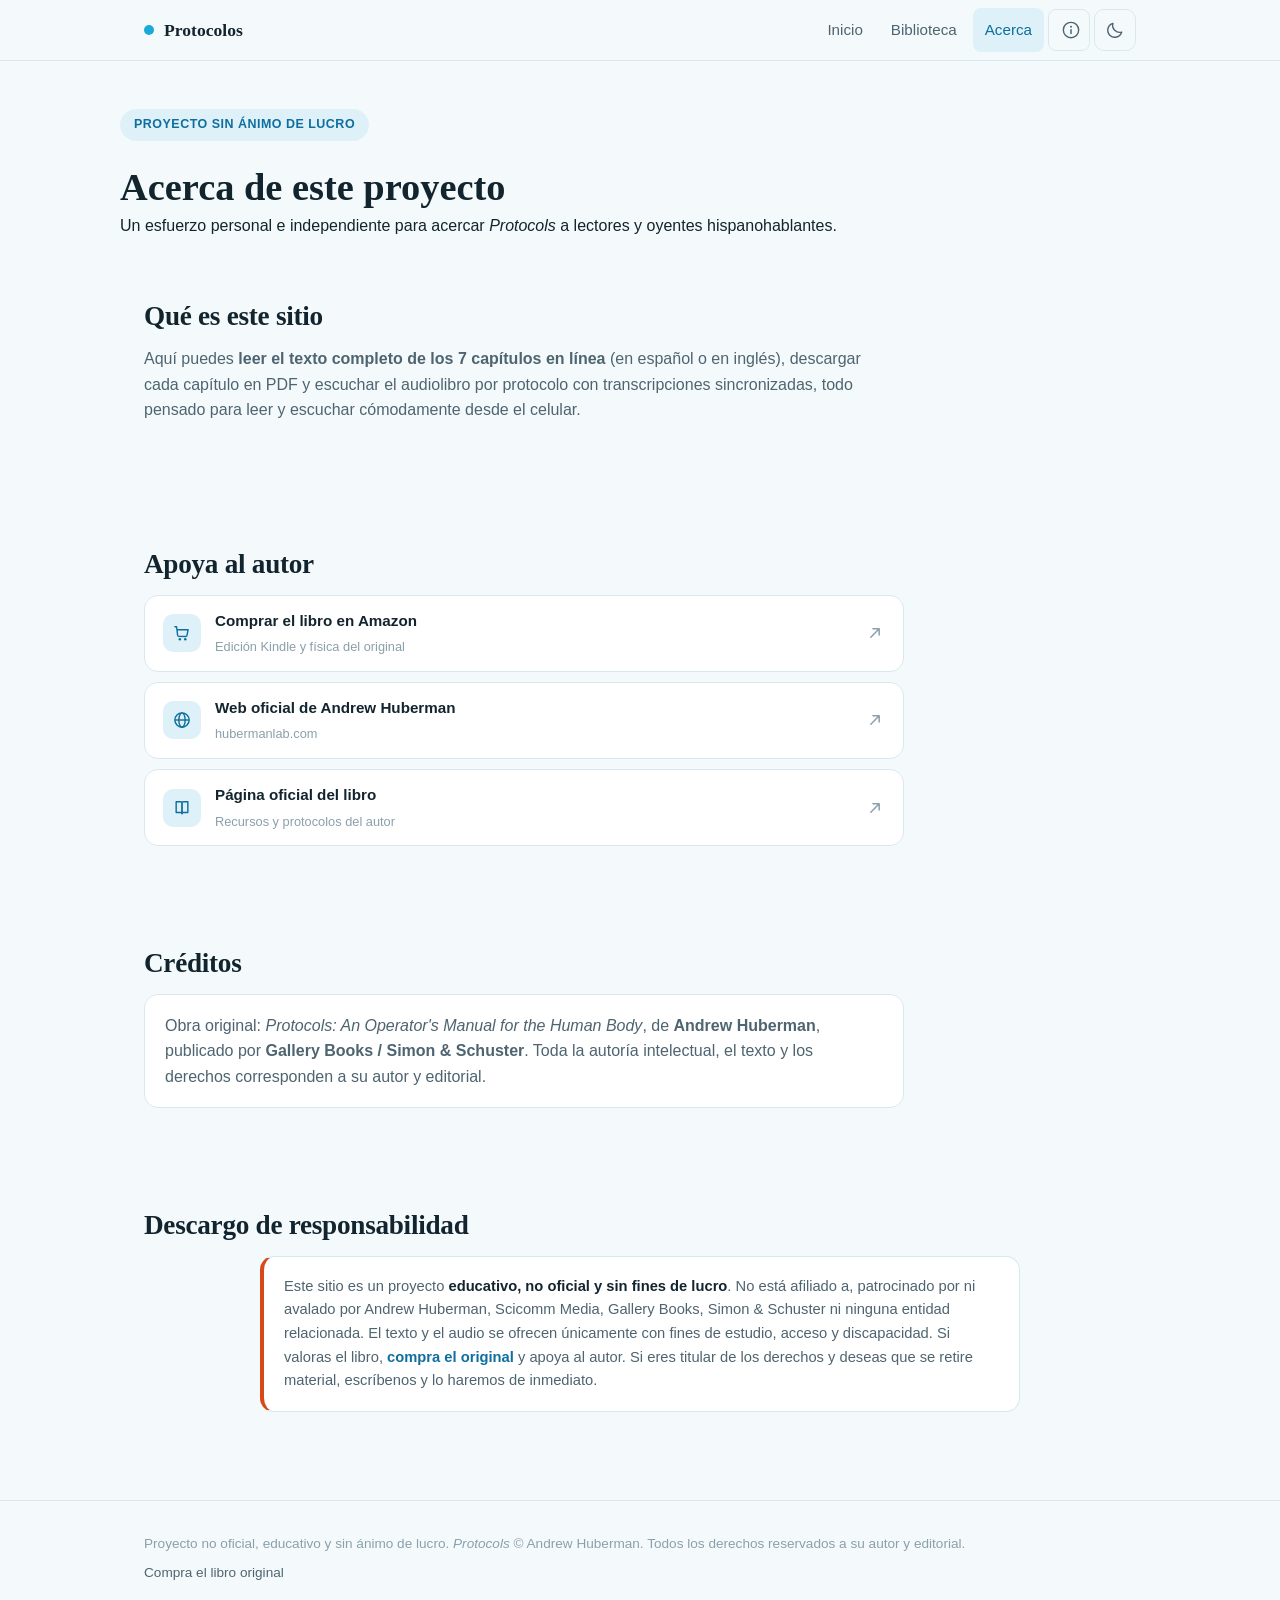
==== commit 8a41df3b: "Arte de capítulos con imágenes Nano Banana + ajustes UX mobile-first" ====
--- a/acerca.html
+++ b/acerca.html
@@ -16,8 +16,8 @@
       <a class="nav-link" href="index.html">Inicio</a>
       <a class="nav-link" href="biblioteca.html">Biblioteca</a>
       <a class="nav-link" href="acerca.html" aria-current="page">Acerca</a>
-      <a class="icon-btn" href="acerca.html#descargo" aria-label="Información y descargo de responsabilidad" title="Información">ⓘ</a>
-      <button class="icon-btn" id="themeToggle" aria-label="Cambiar tema claro/oscuro">☾</button>
+      <a class="icon-btn" href="acerca.html#descargo" aria-label="Información y descargo de responsabilidad" title="Información"><svg class="ico-svg" viewBox="0 0 24 24" aria-hidden="true"><circle cx="12" cy="12" r="9.2" fill="none" stroke="currentColor" stroke-width="1.7"/><circle cx="12" cy="8.2" r="1.2" fill="currentColor"/><rect x="11.1" y="10.8" width="1.8" height="6.4" rx="0.9" fill="currentColor"/></svg></a>
+      <button class="icon-btn" id="themeToggle" aria-label="Cambiar tema claro/oscuro"><svg class="ico-svg ico-moon" viewBox="0 0 24 24" aria-hidden="true"><path d="M20 14.5A8.5 8.5 0 0 1 9.5 4 8.5 8.5 0 1 0 20 14.5Z" fill="none" stroke="currentColor" stroke-width="1.7" stroke-linejoin="round"/></svg><svg class="ico-svg ico-sun" viewBox="0 0 24 24" aria-hidden="true"><circle cx="12" cy="12" r="4.2" fill="none" stroke="currentColor" stroke-width="1.7"/><g stroke="currentColor" stroke-width="1.7" stroke-linecap="round"><path d="M12 2.8v2.4M12 18.8v2.4M2.8 12h2.4M18.8 12h2.4M5.5 5.5l1.7 1.7M16.8 16.8l1.7 1.7M18.5 5.5l-1.7 1.7M7.2 16.8l-1.7 1.7"/></g></svg></button>
     </nav>
   </div>
 </header>
@@ -42,19 +42,19 @@
     <h2>Apoya al autor</h2>
     <div class="author-links" style="margin:0;max-width:760px">
       <a class="author-link" href="https://www.amazon.com/dp/B0D3JFXBFW" target="_blank" rel="noopener">
-        <span class="ico">🛒</span>
+        <span class="ico"><svg class="ico-svg" viewBox="0 0 24 24" aria-hidden="true"><path d="M3.5 4.5h2l1.2 10.2a1.6 1.6 0 0 0 1.6 1.4h8.1a1.6 1.6 0 0 0 1.6-1.3l1.3-6.8H6.2" fill="none" stroke="currentColor" stroke-width="1.7" stroke-linecap="round" stroke-linejoin="round"/><circle cx="9.4" cy="19.5" r="1.5" fill="currentColor"/><circle cx="15.9" cy="19.5" r="1.5" fill="currentColor"/></svg></span>
         <span><span class="al-t">Comprar el libro en Amazon</span><br><span class="al-s">Edición Kindle y física del original</span></span>
-        <span class="go">↗</span>
+        <span class="go"><svg class="ico-svg" viewBox="0 0 24 24" aria-hidden="true"><path d="M7 17 17 7M9.5 7H17v7.5" fill="none" stroke="currentColor" stroke-width="1.8" stroke-linecap="round" stroke-linejoin="round"/></svg></span>
       </a>
       <a class="author-link" href="https://www.hubermanlab.com" target="_blank" rel="noopener">
-        <span class="ico">🌐</span>
+        <span class="ico"><svg class="ico-svg" viewBox="0 0 24 24" aria-hidden="true"><circle cx="12" cy="12" r="8.6" fill="none" stroke="currentColor" stroke-width="1.7"/><ellipse cx="12" cy="12" rx="3.8" ry="8.6" fill="none" stroke="currentColor" stroke-width="1.7"/><path d="M3.6 12h16.8" stroke="currentColor" stroke-width="1.7"/></svg></span>
         <span><span class="al-t">Web oficial de Andrew Huberman</span><br><span class="al-s">hubermanlab.com</span></span>
-        <span class="go">↗</span>
+        <span class="go"><svg class="ico-svg" viewBox="0 0 24 24" aria-hidden="true"><path d="M7 17 17 7M9.5 7H17v7.5" fill="none" stroke="currentColor" stroke-width="1.8" stroke-linecap="round" stroke-linejoin="round"/></svg></span>
       </a>
       <a class="author-link" href="https://www.hubermanlab.com/protocols-book" target="_blank" rel="noopener">
-        <span class="ico">📚</span>
+        <span class="ico"><svg class="ico-svg" viewBox="0 0 24 24" aria-hidden="true"><path d="M5 4.5h5.2a2 2 0 0 1 2 2V19a1.6 1.6 0 0 0-1.6-1.6H5Zm14 0h-5.2a2 2 0 0 0-2 2V19a1.6 1.6 0 0 1 1.6-1.6H19Z" fill="none" stroke="currentColor" stroke-width="1.7" stroke-linejoin="round"/></svg></span>
         <span><span class="al-t">Página oficial del libro</span><br><span class="al-s">Recursos y protocolos del autor</span></span>
-        <span class="go">↗</span>
+        <span class="go"><svg class="ico-svg" viewBox="0 0 24 24" aria-hidden="true"><path d="M7 17 17 7M9.5 7H17v7.5" fill="none" stroke="currentColor" stroke-width="1.8" stroke-linecap="round" stroke-linejoin="round"/></svg></span>
       </a>
     </div>
   </section>
@@ -82,9 +82,9 @@
 </footer>
 
 <nav class="tabbar" aria-label="Navegación principal">
-  <a href="index.html"><span class="tab-ico">🏠</span>Inicio</a>
-  <a href="biblioteca.html"><span class="tab-ico">📚</span>Biblioteca</a>
-  <a href="acerca.html" aria-current="page"><span class="tab-ico">ℹ️</span>Acerca</a>
+  <a href="index.html"><span class="tab-ico"><svg class="ico-svg" viewBox="0 0 24 24" aria-hidden="true"><path d="M4 11.2 12 4l8 7.2M6 9.8V20h4.6v-5h2.8v5H18V9.8" fill="none" stroke="currentColor" stroke-width="1.7" stroke-linecap="round" stroke-linejoin="round"/></svg></span>Inicio</a>
+  <a href="biblioteca.html"><span class="tab-ico"><svg class="ico-svg" viewBox="0 0 24 24" aria-hidden="true"><path d="M5 4.5h5.2a2 2 0 0 1 2 2V19a1.6 1.6 0 0 0-1.6-1.6H5Zm14 0h-5.2a2 2 0 0 0-2 2V19a1.6 1.6 0 0 1 1.6-1.6H19Z" fill="none" stroke="currentColor" stroke-width="1.7" stroke-linejoin="round"/></svg></span>Biblioteca</a>
+  <a href="acerca.html" aria-current="page"><span class="tab-ico"><svg class="ico-svg" viewBox="0 0 24 24" aria-hidden="true"><circle cx="12" cy="12" r="9.2" fill="none" stroke="currentColor" stroke-width="1.7"/><circle cx="12" cy="8.2" r="1.2" fill="currentColor"/><rect x="11.1" y="10.8" width="1.8" height="6.4" rx="0.9" fill="currentColor"/></svg></span>Acerca</a>
 </nav>
 
 <script src="js/theme.js"></script>
--- a/css/style.css
+++ b/css/style.css
@@ -43,7 +43,7 @@
   --shadow:0 1px 2px rgba(0,0,0,.4),0 8px 28px rgba(0,0,0,.35);
 }
 *{box-sizing:border-box;margin:0;padding:0}
-html{scroll-behavior:smooth;-webkit-text-size-adjust:100%}
+html{scroll-behavior:smooth;-webkit-text-size-adjust:100%;scroll-padding-top:120px}
 body{
   background:var(--bg);color:var(--ink);
   font-family:var(--font-body);
@@ -56,8 +56,21 @@
 a:hover{text-decoration:underline}
 img{max-width:100%}
 button{font-family:inherit}
-.container{max-width:1040px;margin:0 auto;padding:0 16px}
-@media(min-width:768px){.container{padding:0 20px}}
+
+/* ---------- iconos SVG ---------- */
+.ico-svg{width:1.25em;height:1.25em;display:block;flex:none}
+.ico-svg *{transition:inherit}
+/* botón de tema: un solo icono visible según tema */
+#themeToggle .ico-sun{display:none}
+[data-theme="dark"] #themeToggle .ico-moon{display:none}
+[data-theme="dark"] #themeToggle .ico-sun{display:block}
+/* play/pause: un solo icono visible según estado */
+.ico-pause{display:none}
+.is-playing .ico-pause{display:block}
+.is-playing .ico-play{display:none}
+
+.container{max-width:1040px;margin:0 auto;padding:0 20px}
+@media(min-width:768px){.container{padding:0 24px}}
 
 /* ---------- cabecera superior ---------- */
 .site-header{
@@ -80,9 +93,10 @@
 @media(min-width:768px){nav.main-nav a.nav-link{display:inline-block}}
 .icon-btn{
   background:none;border:1px solid var(--line);border-radius:10px;
-  width:42px;height:42px;cursor:pointer;color:var(--ink-soft);font-size:1.1rem;
+  width:42px;height:42px;cursor:pointer;color:var(--ink-soft);
   display:grid;place-items:center;transition:border-color .2s,color .2s;
 }
+.icon-btn .ico-svg{width:20px;height:20px}
 .icon-btn:hover{color:var(--ink);border-color:var(--ink-faint);text-decoration:none}
 
 /* ---------- barra de tabs inferior (móvil) ---------- */
@@ -95,29 +109,32 @@
   transition:transform .3s ease;
 }
 .tabbar a{
-  flex:1;display:flex;flex-direction:column;align-items:center;justify-content:center;gap:2px;
+  flex:1;display:flex;flex-direction:column;align-items:center;justify-content:center;gap:3px;
   height:var(--tabbar-h);color:var(--ink-faint);font-size:.68rem;font-weight:600;
   text-decoration:none;transition:color .2s;
 }
-.tabbar a .tab-ico{font-size:1.25rem;line-height:1}
+.tabbar a .tab-ico{display:grid;place-items:center}
+.tabbar a .tab-ico .ico-svg{width:24px;height:24px}
 .tabbar a[aria-current="page"]{color:var(--accent-strong)}
-.tabbar a[aria-current="page"] .tab-ico{transform:translateY(-1px)}
 .tabbar a:hover{text-decoration:none}
 @media(min-width:768px){.tabbar{display:none}}
 
 /* ---------- hero ---------- */
-.hero-art{
-  margin:0 -16px;height:180px;overflow:hidden;
-  background:var(--surface);
-}
-.hero-art img,.hero-art svg{width:100%;height:100%;object-fit:cover;display:block}
-@media(min-width:768px){.hero-art{margin:0;border-radius:var(--radius);height:260px}}
-.hero{padding:28px 0 40px;text-align:center}
-.hero-portada{
-  width:110px;border-radius:8px;box-shadow:var(--shadow);
-  margin:0 auto 18px;display:block;
-}
-@media(min-width:768px){.hero-portada{width:150px}}
+/* ilustración integrada sutilmente: fondo difuminado, nada de portada grande */
+.hero{padding:32px 0 44px;text-align:center;position:relative}
+.hero-deco{position:relative;overflow:hidden}
+.hero-deco::before{
+  content:"";position:absolute;inset:-40% -20% auto;height:130%;z-index:-1;
+  background:url("../assets/img/hero.svg") center 30%/min(90vw,560px) no-repeat;
+  filter:blur(28px) saturate(1.15);opacity:.16;pointer-events:none;
+}
+.hero-deco::after{
+  content:"";position:absolute;left:50%;top:-120px;transform:translateX(-50%);
+  width:340px;height:340px;border-radius:50%;z-index:-1;pointer-events:none;
+  background:radial-gradient(circle at 38% 30%,color-mix(in srgb,var(--accent) 26%,transparent),transparent 62%),
+             radial-gradient(circle at 68% 66%,color-mix(in srgb,var(--warm) 16%,transparent),transparent 58%);
+  filter:blur(10px);opacity:.5;
+}
 .hero h1{
   font-family:var(--font-display);font-weight:600;
   font-size:clamp(1.9rem,6.5vw,3.2rem);line-height:1.15;letter-spacing:-.01em;
@@ -151,14 +168,15 @@
   padding:12px 18px;color:var(--ink);transition:border-color .2s,transform .15s;
 }
 .author-link:hover{border-color:var(--accent);text-decoration:none;transform:translateY(-1px)}
-.author-link .ico{width:38px;height:38px;border-radius:10px;background:var(--accent-soft);color:var(--accent-strong);display:grid;place-items:center;font-size:1.1rem;flex:none}
+.author-link .ico{width:38px;height:38px;border-radius:10px;background:var(--accent-soft);color:var(--accent-strong);display:grid;place-items:center;flex:none}
+.author-link .ico .ico-svg{width:20px;height:20px}
 .author-link .al-t{font-weight:600;font-size:.95rem;line-height:1.3}
 .author-link .al-s{font-size:.8rem;color:var(--ink-faint)}
 .author-link .go{margin-left:auto;color:var(--ink-faint)}
 
 /* ---------- secciones ---------- */
-section.block{padding:36px 0}
-@media(min-width:768px){section.block{padding:48px 0}}
+section.block{padding-top:36px;padding-bottom:36px}
+@media(min-width:768px){section.block{padding-top:48px;padding-bottom:48px}}
 section.block h2{font-family:var(--font-display);font-weight:600;font-size:1.55rem;margin-bottom:8px;letter-spacing:-.01em}
 @media(min-width:768px){section.block h2{font-size:1.7rem}}
 section.block .sub{color:var(--ink-soft);margin-bottom:24px}
@@ -186,19 +204,30 @@
   min-height:42px;border-radius:10px;font-weight:600;font-size:.85rem;
   background:var(--accent-soft);color:var(--accent-strong);
 }
+.chip .ico-svg{width:16px;height:16px}
 .chip.alt{background:var(--surface-2);color:var(--ink-soft)}
 .chip:hover{text-decoration:none;filter:brightness(.97)}
 
-/* ---------- página capítulo ---------- */
+/* ---------- página capítulo (estilo app de música) ---------- */
+.chapter-screen{padding-bottom:40px}
 .chapter-head{padding:28px 0 8px}
-.chapter-head .ch-art{width:100%;max-height:200px;object-fit:cover;border-radius:var(--radius);margin-bottom:16px}
 @media(min-width:768px){.chapter-head{padding:48px 0 8px}}
-.chapter-head h1{font-family:var(--font-display);font-size:clamp(1.7rem,5vw,2.4rem);font-weight:600;margin:6px 0 4px}
-.chapter-head .en-title{color:var(--ink-faint);font-style:italic;font-family:var(--font-display)}
-.chapter-head .desc{color:var(--ink-soft);margin-top:10px;max-width:640px}
+.chapter-hero{display:flex;flex-direction:column;gap:16px;padding:8px 0 4px}
+@media(min-width:640px){.chapter-hero{flex-direction:row;align-items:flex-end}}
+.chapter-hero .ch-art{
+  width:100%;max-width:340px;aspect-ratio:1;object-fit:cover;
+  border-radius:var(--radius);box-shadow:var(--shadow);
+}
+@media(min-width:640px){.chapter-hero .ch-art{width:220px;flex:none}}
+.ch-hero-info{flex:1;min-width:0}
+.chapter-head h1,.ch-hero-info h1{font-family:var(--font-display);font-size:clamp(1.7rem,5vw,2.4rem);font-weight:600;margin:6px 0 4px;line-height:1.15}
+.ch-hero-info .en-title{color:var(--ink-faint);font-style:italic;font-family:var(--font-display)}
+.ch-hero-info .desc{color:var(--ink-soft);margin-top:10px;max-width:640px}
+.ch-hero-info .num{color:var(--accent-strong);font-weight:700;font-size:.85rem;letter-spacing:.08em;text-transform:uppercase}
 .back-link{display:inline-flex;align-items:center;gap:6px;font-size:.9rem;color:var(--ink-soft);min-height:44px}
-
-.pdf-row{display:flex;gap:12px;flex-wrap:wrap;margin:20px 0}
+.back-link .ico-svg{width:18px;height:18px}
+
+.pdf-row{display:flex;gap:12px;flex-wrap:wrap;margin:20px 0;align-items:center}
 .pdf-btn{
   display:inline-flex;align-items:center;gap:8px;min-height:48px;
   background:var(--surface);border:1px solid var(--line);border-radius:12px;
@@ -209,25 +238,35 @@
 .pdf-btn.unavailable{opacity:.55;cursor:default}
 .pdf-btn .flag{font-size:.78rem;font-weight:700;letter-spacing:.05em}
 
-.track-list{display:flex;flex-direction:column;gap:8px;margin-top:8px}
+.playlist-title{font-family:var(--font-display);font-size:1.35rem;margin:16px 0 2px}
+.playlist-sub{color:var(--ink-soft);margin-bottom:14px}
+.track-list{display:flex;flex-direction:column;gap:6px;margin-top:4px}
 .track{
   display:flex;align-items:center;gap:14px;width:100%;text-align:left;
-  background:var(--surface);border:1px solid var(--line);border-radius:12px;
-  padding:14px 16px;min-height:60px;cursor:pointer;font:inherit;color:inherit;
-  transition:border-color .2s,background .2s,transform .1s;
-}
+  background:none;border:none;border-radius:12px;
+  padding:12px 14px;min-height:58px;cursor:pointer;font:inherit;color:inherit;
+  transition:background .2s,transform .1s;
+}
+.track:hover{background:var(--surface-2)}
 .track:active{transform:scale(.99)}
-.track:hover{border-color:var(--accent)}
-.track.active{border-color:var(--accent);background:var(--accent-soft)}
-.track .icon{
-  width:40px;height:40px;border-radius:50%;flex:none;
-  background:var(--accent-soft);color:var(--accent-strong);
-  display:grid;place-items:center;font-size:.9rem;
-}
+.track.active{background:var(--accent-soft)}
+.track .t-num{
+  width:22px;text-align:center;flex:none;
+  font-variant-numeric:tabular-nums;font-size:.9rem;color:var(--ink-faint);
+}
+.track.active .t-num{color:var(--accent-strong);font-weight:700}
+.track .t-body{flex:1;min-width:0;display:flex;flex-direction:column}
 .track .t-title{font-weight:600;font-size:.95rem;line-height:1.35}
-.track .t-sub{font-size:.8rem;color:var(--ink-faint)}
-.track.soon{opacity:.6;cursor:default}
-.track.soon .icon{background:var(--surface-2);color:var(--ink-faint)}
+.track.active .t-title{color:var(--accent-strong)}
+.track .t-sub{font-size:.78rem;color:var(--ink-faint)}
+.track .t-dur{flex:none;font-variant-numeric:tabular-nums;font-size:.85rem;color:var(--ink-soft)}
+.track .t-dur.muted{color:var(--ink-faint)}
+.track .t-play{display:none;flex:none;color:var(--accent-strong)}
+.track .t-play .ico-svg{width:20px;height:20px}
+.track.active .t-play{display:grid;place-items:center}
+.track.active .t-dur{display:none}
+.track.soon{opacity:.55;cursor:default}
+.track.soon:hover{background:none}
 .track .soon-tag{margin-left:auto;font-size:.72rem;font-weight:700;letter-spacing:.05em;color:var(--ink-faint);text-transform:uppercase}
 
 /* ---------- reproductor fijo / mini-player ---------- */
@@ -244,62 +283,74 @@
 .player.open{display:block;transform:translateY(0);opacity:1}
 body.has-player{padding-bottom:calc(var(--tabbar-h) + 76px)}
 @media(min-width:768px){body.has-player{padding-bottom:150px}}
-/* modo expandido (con controles completos) */
+/* modo expandido (pantalla completa tipo app de música) */
 .player .player-full{display:none}
 .player.expanded .player-full{display:block}
-.player:not(.expanded) .player-mini{display:flex}
-.player-mini{
-  align-items:center;gap:12px;padding:10px 16px;
-}
+.player.expanded .player-mini{display:none}
+.player-mini{display:flex;align-items:center;gap:12px;padding:10px 16px}
 .player-mini .pm-info{flex:1;min-width:0}
 .player-mini .pm-title{font-weight:600;font-size:.9rem;white-space:nowrap;overflow:hidden;text-overflow:ellipsis}
 .player-mini .pm-chap{font-size:.76rem;color:var(--ink-faint);white-space:nowrap;overflow:hidden;text-overflow:ellipsis}
 .player-mini .pm-progress{height:3px;background:var(--surface-2);border-radius:99px;margin-top:6px;overflow:hidden}
 .player-mini .pm-progress i{display:block;height:100%;width:0;background:var(--accent);transition:width .2s linear}
-.player-inner{max-width:1040px;margin:0 auto;padding:10px 20px 14px}
-.player-top{display:flex;align-items:center;gap:14px;flex-wrap:wrap}
-.player-title{font-weight:600;font-size:.92rem;flex:1;min-width:140px;white-space:nowrap;overflow:hidden;text-overflow:ellipsis}
-.player-title .chap{display:block;font-weight:400;font-size:.78rem;color:var(--ink-faint)}
-.pbtn{
-  background:var(--accent);color:#fff;border:none;border-radius:50%;
-  width:52px;height:52px;font-size:1.15rem;cursor:pointer;flex:none;
-  display:grid;place-items:center;transition:background .2s,transform .15s;
-}
-.pbtn:hover{background:var(--accent-strong);transform:scale(1.05)}
-.pbtn.small{background:var(--surface-2);color:var(--ink);width:42px;height:42px;font-size:.9rem}
-.pbtn.small:hover{background:var(--line)}
-.pbtn.tiny{background:none;color:var(--ink-soft);width:40px;height:40px;font-size:1rem}
-.time{font-variant-numeric:tabular-nums;font-size:.82rem;color:var(--ink-soft);min-width:88px;text-align:center}
-.speed-select{
-  background:var(--surface-2);color:var(--ink);border:1px solid var(--line);
-  border-radius:8px;padding:8px;font-size:.85rem;cursor:pointer;min-height:42px;
-}
-.progress-wrap{margin-top:8px}
+
+.player-inner{max-width:640px;margin:0 auto;padding:8px 24px 28px}
+.pf-top{display:flex;align-items:center;justify-content:space-between;gap:10px;min-height:44px}
+.pf-label{font-size:.78rem;font-weight:700;letter-spacing:.1em;text-transform:uppercase;color:var(--ink-faint)}
+.pf-art{
+  width:100%;max-width:340px;aspect-ratio:1;object-fit:cover;
+  border-radius:var(--radius);box-shadow:var(--shadow);
+  margin:10px auto 18px;display:block;
+}
+.pf-meta{margin-bottom:14px}
+.pf-title{font-weight:700;font-size:1.15rem;line-height:1.3}
+.pf-chap{font-size:.88rem;color:var(--ink-faint)}
+.progress-wrap{margin:6px 0 4px}
 .progress{
-  height:24px;background:none;cursor:pointer;position:relative;display:flex;align-items:center;
+  height:26px;background:none;cursor:pointer;position:relative;display:flex;align-items:center;
+  touch-action:none;
 }
 .progress::before{content:"";position:absolute;left:0;right:0;height:6px;background:var(--surface-2);border-radius:999px}
 .progress .fill{
   height:6px;width:0;background:var(--accent);border-radius:999px;
-  position:relative;transition:width .15s linear;
+  position:relative;transition:width .1s linear;
 }
 .progress .knob{
   position:absolute;top:50%;right:0;width:18px;height:18px;border-radius:50%;
   background:var(--accent-strong);transform:translate(50%,-50%);
   box-shadow:0 1px 4px rgba(0,0,0,.25);
 }
-.player-actions{display:flex;gap:14px;margin-top:10px;flex-wrap:wrap;align-items:center}
+.time-row{display:flex;justify-content:space-between;font-variant-numeric:tabular-nums;font-size:.8rem;color:var(--ink-faint)}
+.pf-controls{display:flex;align-items:center;justify-content:center;gap:26px;margin:16px 0 6px}
+.pbtn{
+  background:var(--accent);color:#fff;border:none;border-radius:50%;
+  width:52px;height:52px;cursor:pointer;flex:none;
+  display:grid;place-items:center;transition:background .2s,transform .15s;
+}
+.pbtn .ico-svg{width:24px;height:24px}
+.pbtn:hover{background:var(--accent-strong);transform:scale(1.05)}
+.pbtn.big{width:72px;height:72px;background:var(--accent)}
+.pbtn.big .ico-svg{width:34px;height:34px}
+.pbtn.ghost{background:none;color:var(--ink)}
+.pbtn.ghost .ico-svg{width:30px;height:30px}
+.pbtn.ghost:hover{background:var(--surface-2);transform:none}
+.pbtn.tiny{background:none;color:var(--ink-soft);width:40px;height:40px}
+.pbtn.tiny .ico-svg{width:20px;height:20px}
+.pbtn.tiny:hover{color:var(--ink)}
+.pf-actions{display:flex;justify-content:center;gap:26px;margin-top:6px}
 .link-btn{
   background:none;border:none;color:var(--accent-strong);font:inherit;font-size:.88rem;
   font-weight:600;cursor:pointer;padding:10px 0;
-}
+  display:inline-flex;align-items:center;gap:7px;
+}
+.link-btn .ico-svg{width:18px;height:18px}
 .link-btn:hover{text-decoration:underline}
 #toggleTranscript[aria-expanded="true"]{color:var(--ink)}
 
 /* ---------- transcripción ---------- */
 .transcript-panel{
   display:none;max-height:320px;overflow-y:auto;
-  background:var(--surface-2);border-radius:12px;padding:14px 16px;margin-top:8px;
+  background:var(--surface-2);border-radius:12px;padding:14px 16px;margin-top:10px;
   font-size:.88rem;color:var(--ink-soft);
 }
 .transcript-panel.open{display:block}
@@ -320,33 +371,48 @@
   backdrop-filter:blur(10px);
   border-bottom:1px solid var(--line);
 }
-.reader-topbar .container{display:flex;align-items:center;gap:8px;padding-top:8px;padding-bottom:8px;flex-wrap:wrap}
-.lang-switch{display:flex;border:1px solid var(--line);border-radius:10px;overflow:hidden}
+.reader-topbar .container{display:flex;align-items:center;gap:8px;padding-top:8px;padding-bottom:8px;flex-wrap:nowrap}
+.reader-topbar .back-link{flex:none}
+.lang-switch{display:flex;border:1px solid var(--line);border-radius:10px;overflow:hidden;flex:none}
 .lang-switch button{
   background:var(--surface);border:none;color:var(--ink-soft);font-weight:700;font-size:.82rem;
-  padding:10px 16px;cursor:pointer;transition:background .2s,color .2s;
+  padding:10px 14px;cursor:pointer;transition:background .2s,color .2s;
 }
 .lang-switch button[aria-pressed="true"]{background:var(--accent);color:#fff}
-.font-controls{display:flex;gap:6px;margin-left:auto}
+.reader-topbar #tocBtn{margin-left:auto;flex:none}
+.font-controls{display:flex;gap:6px;flex:none}
 .reader-progress{
   position:fixed;top:0;left:0;height:3px;width:0;z-index:80;
   background:linear-gradient(90deg,var(--accent),var(--warm));
   transition:width .1s linear;
 }
-.reader-body{max-width:680px;margin:0 auto;padding:28px 20px 80px}
+.reader-body{max-width:680px;margin:0 auto;padding:28px 20px 90px}
 .reader-body .r-kicker{color:var(--accent-strong);font-weight:700;font-size:.8rem;letter-spacing:.08em;text-transform:uppercase}
 .reader-body h1{font-family:var(--font-display);font-size:clamp(1.8rem,6vw,2.6rem);font-weight:600;margin:6px 0 4px;line-height:1.15}
 .reader-body .r-en{color:var(--ink-faint);font-style:italic;font-family:var(--font-display)}
 .reader-content{margin-top:24px;font-size:var(--reader-fs,1.15rem);line-height:1.85;color:var(--ink)}
-.reader-content p{margin-bottom:1.35em;transition:opacity .3s}
-.reader-content p.h{
-  font-family:var(--font-display);font-weight:700;font-size:1.12em;color:var(--accent-deep,var(--accent-strong));
-  margin:1.8em 0 .9em;line-height:1.35;
-}
-.reader-loading{max-width:680px;margin:32px auto;padding:0 20px;display:flex;flex-direction:column;gap:14px}
-.reader-loading .skeleton{height:16px}
-.reader-loading .skeleton:nth-child(3n){height:16px;width:70%}
-.reader-loading .skeleton.t{height:40px;width:55%;margin-bottom:10px}
+.reader-content p{margin-bottom:1.35em}
+/* encabezado de protocolo: sección bien marcada, con respiro */
+.reader-content h2.proto-head{
+  font-family:var(--font-display);font-weight:700;font-size:1.22em;color:var(--accent-deep,var(--accent-strong));
+  margin:2.2em 0 .9em;line-height:1.35;
+  padding-top:1.4em;border-top:1px solid var(--line);
+  scroll-margin-top:130px;
+}
+.reader-content h2.proto-head.chapter-title{border-top:none;margin-top:0;padding-top:0;font-size:1.1em;color:var(--ink-faint);text-transform:none}
+/* subtítulos internos: QUÉ HACER / CÓMO FUNCIONA / PREGUNTAS */
+.reader-content p.subhead{
+  font-weight:700;font-size:.82em;letter-spacing:.1em;text-transform:uppercase;
+  color:var(--accent-strong);margin:1.8em 0 .7em;
+}
+.reader-content p.bullet{
+  padding-left:1.2em;position:relative;margin-bottom:.7em;
+}
+.reader-content p.bullet::before{
+  content:"";position:absolute;left:0;top:.62em;width:.45em;height:.45em;border-radius:50%;
+  background:var(--accent);
+}
+.reader-content p.intro-p{color:var(--ink-soft)}
 .reader-empty{text-align:center;color:var(--ink-faint);padding:60px 20px}
 .reader-toc{max-width:680px;margin:0 auto;padding:0 20px 40px;display:flex;flex-direction:column;gap:10px}
 .reader-toc a{
@@ -358,6 +424,39 @@
 .reader-toc .rt-art{width:56px;height:56px;border-radius:10px;object-fit:cover;flex:none;background:var(--surface-2)}
 .reader-toc .rt-t{font-weight:600;font-family:var(--font-display);font-size:1.05rem}
 .reader-toc .rt-s{font-size:.8rem;color:var(--ink-faint)}
+
+/* ---------- drawer de índice (estilo Kindle) ---------- */
+.drawer-backdrop{
+  position:fixed;inset:0;z-index:70;background:rgba(10,22,30,.45);
+  opacity:0;transition:opacity .25s ease;
+}
+.drawer-backdrop:not([hidden]){opacity:1}
+.toc-drawer{
+  position:fixed;top:0;bottom:0;left:0;z-index:75;
+  width:min(84vw,360px);background:var(--surface);
+  border-right:1px solid var(--line);
+  box-shadow:var(--shadow);
+  transform:translateX(-102%);
+  transition:transform .28s ease;
+  display:flex;flex-direction:column;
+}
+.toc-drawer.open{transform:translateX(0)}
+.toc-drawer-head{
+  display:flex;align-items:center;justify-content:space-between;
+  padding:14px 14px 14px 20px;border-bottom:1px solid var(--line);flex:none;
+}
+.toc-drawer-title{font-family:var(--font-display);font-weight:600;font-size:1.1rem}
+.toc-drawer-list{overflow-y:auto;padding:10px 8px 24px;-webkit-overflow-scrolling:touch}
+.toc-drawer-list a{
+  display:flex;align-items:baseline;gap:12px;
+  padding:12px 12px;border-radius:10px;color:var(--ink);line-height:1.4;
+}
+.toc-drawer-list a:hover{background:var(--surface-2);text-decoration:none}
+.toc-drawer-list .tocd-num{
+  flex:none;font-variant-numeric:tabular-nums;font-size:.75rem;font-weight:700;
+  color:var(--accent-strong);min-width:30px;
+}
+.toc-drawer-list .tocd-t{font-size:.94rem}
 
 /* ---------- acerca ---------- */
 .disclaimer{
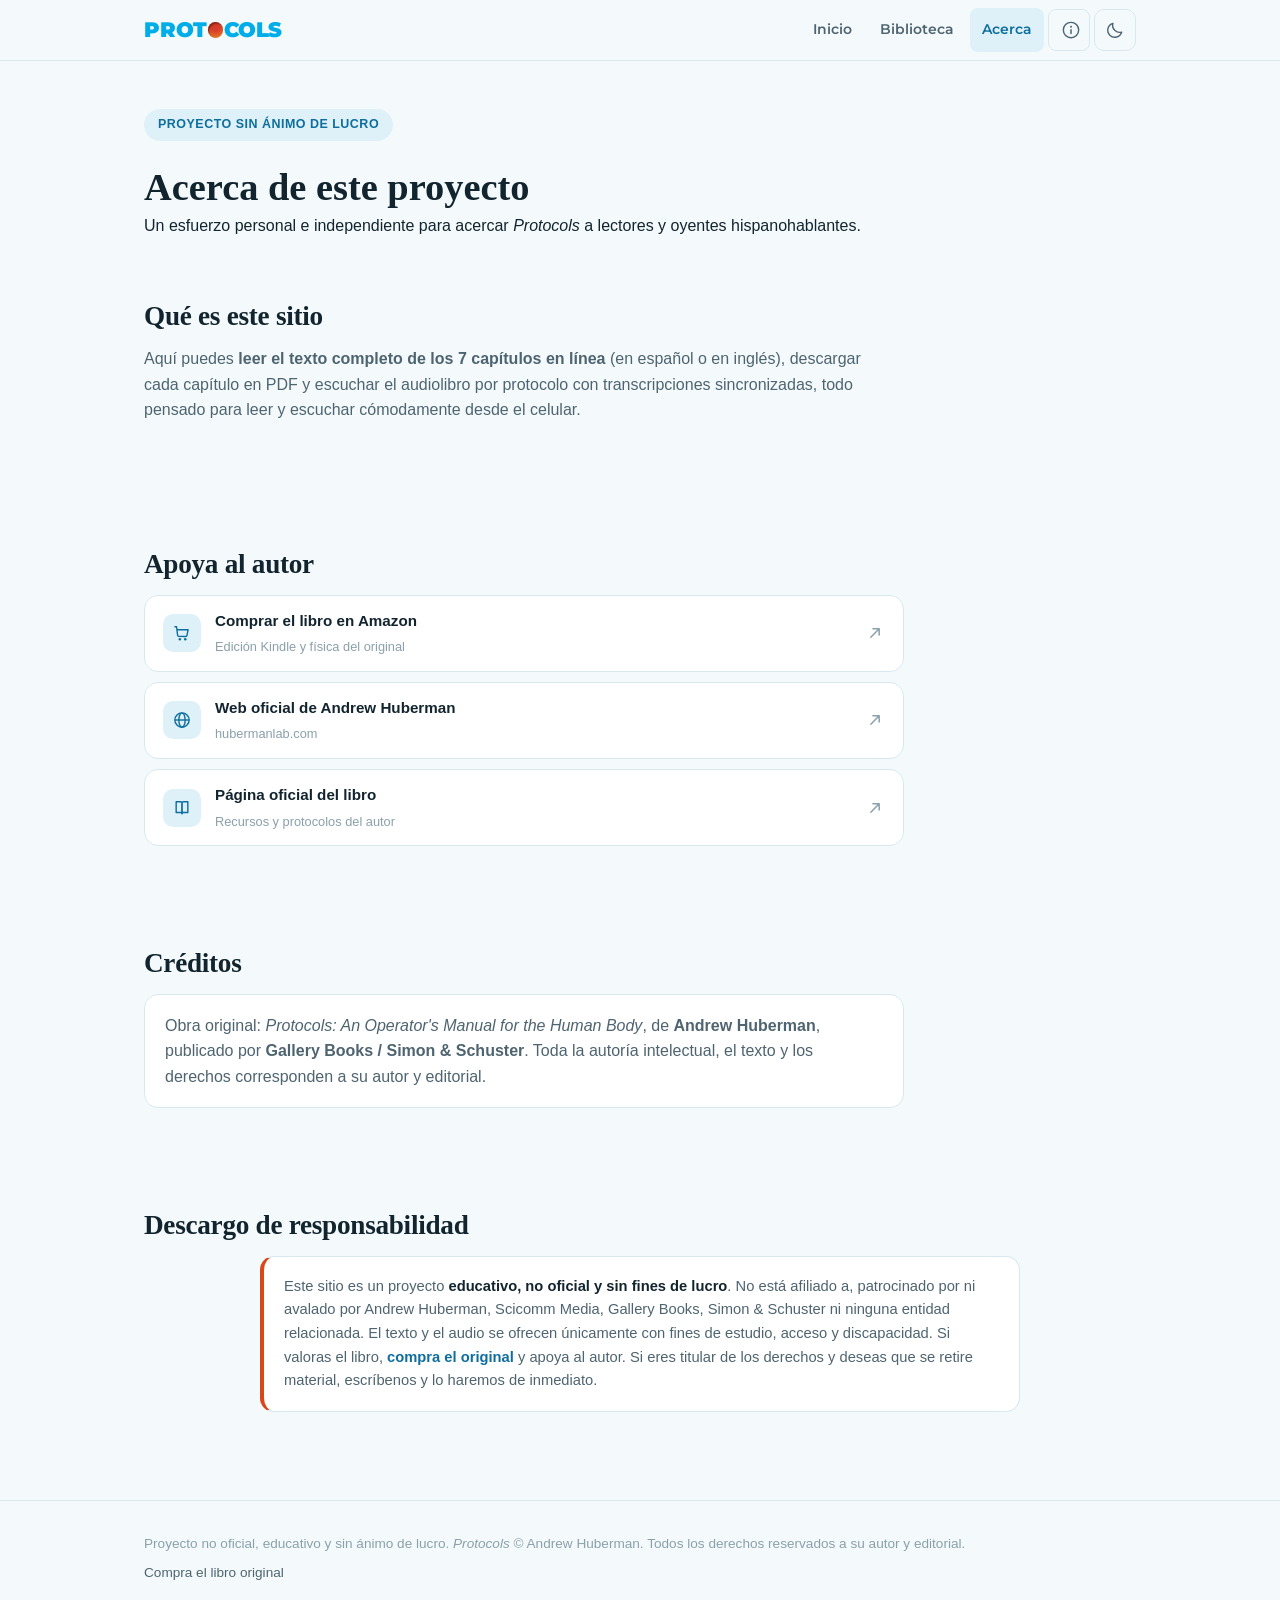
==== commit 8d4cfdbc: "Inicio como portada interactiva y marca con la tipografía de la carátula - Inicio a pantalla complet" ====
--- a/acerca.html
+++ b/acerca.html
@@ -6,12 +6,15 @@
 <title>Acerca · Protocolos (proyecto no oficial)</title>
 <meta name="description" content="Acerca de este proyecto no oficial: qué es, créditos de la obra original y descargo de responsabilidad.">
 <meta name="theme-color" content="#19aad8">
+<link rel="preconnect" href="https://fonts.googleapis.com">
+<link rel="preconnect" href="https://fonts.gstatic.com" crossorigin>
+<link rel="stylesheet" href="https://fonts.googleapis.com/css2?family=Montserrat:wght@600;700;900&display=swap">
 <link rel="stylesheet" href="css/style.css">
 </head>
 <body>
 <header class="site-header">
   <div class="container">
-    <a class="brand" href="index.html"><span class="dot"></span>Protocolos</a>
+    <a class="brand" href="index.html" aria-label="Protocols, ir al inicio"><span aria-hidden="true">PROT<span class="brand-orb"></span>COLS</span></a>
     <nav class="main-nav" aria-label="Principal">
       <a class="nav-link" href="index.html">Inicio</a>
       <a class="nav-link" href="biblioteca.html">Biblioteca</a>
--- a/css/style.css
+++ b/css/style.css
@@ -24,6 +24,8 @@
   --tabbar-h:64px;
   --player-h:0px;
   --font-display:"Iowan Old Style","Palatino Linotype",Palatino,Georgia,serif;
+  --font-cover:"Montserrat","Arial Black","Helvetica Neue",Arial,sans-serif;
+  --cover-blue:#00ade9;
   --font-body:-apple-system,BlinkMacSystemFont,"Segoe UI",Roboto,"Helvetica Neue",Arial,sans-serif;
 }
 [data-theme="dark"]{
@@ -81,11 +83,25 @@
 }
 .site-header .container{display:flex;align-items:center;justify-content:space-between;height:56px}
 @media(min-width:768px){.site-header .container{height:60px}}
-.brand{display:flex;align-items:center;gap:10px;font-family:var(--font-display);font-size:1.1rem;font-weight:600;color:var(--ink)}
+/* Encabezado con la tipografía y los colores de la carátula:
+   PROTOCOLS en Montserrat Black azul, con la O de "TOC" como el círculo naranja. */
+.site-header{font-family:var(--font-cover)}
+.brand{
+  display:flex;align-items:center;
+  font-family:var(--font-cover);font-weight:900;font-size:1.32rem;line-height:1;
+  letter-spacing:-.01em;color:var(--cover-blue);
+}
+.brand > span{display:inline-flex;align-items:center}
 .brand:hover{text-decoration:none}
-.brand .dot{width:10px;height:10px;border-radius:50%;background:var(--accent);flex:none}
+.brand-orb{
+  width:.74em;height:.74em;margin:0 .03em;border-radius:50%;flex:none;
+  background:radial-gradient(circle at 50% 30%,#d63a2d 0%,#d83d2b 30%,#e15e26 62%,#e67e27 86%,#ea8b2b 100%);
+  box-shadow:inset .07em .09em .1em -.02em rgba(70,12,0,.62);
+  transition:transform .4s ease;
+}
+.brand:hover .brand-orb{transform:scale(1.12)}
 nav.main-nav{display:flex;gap:4px;align-items:center}
-nav.main-nav a{color:var(--ink-soft);padding:10px 12px;border-radius:8px;font-size:.95rem;transition:color .2s,background .2s}
+nav.main-nav a{color:var(--ink-soft);padding:10px 12px;border-radius:8px;font-size:.9rem;font-weight:600;transition:color .2s,background .2s}
 nav.main-nav a:hover{color:var(--ink);background:var(--surface-2);text-decoration:none}
 nav.main-nav a[aria-current="page"]{color:var(--accent-strong);background:var(--accent-soft)}
 /* enlaces de nav ocultos en móvil (viven en la barra inferior) */
@@ -134,6 +150,25 @@
   background:radial-gradient(circle at 38% 30%,color-mix(in srgb,var(--accent) 26%,transparent),transparent 62%),
              radial-gradient(circle at 68% 66%,color-mix(in srgb,var(--warm) 16%,transparent),transparent 58%);
   filter:blur(10px);opacity:.5;
+}
+/* --- vida en el home: entrada escalonada + arte flotando (ken-burns suave) --- */
+.hero-deco::before{animation:heroDrift 24s ease-in-out infinite alternate}
+@keyframes heroDrift{
+  from{transform:translate3d(-2.5%,-1.5%,0) scale(1)}
+  to{transform:translate3d(2.5%,2%,0) scale(1.09)}
+}
+.hero-deco::after{animation:heroGlow 9s ease-in-out infinite alternate}
+@keyframes heroGlow{
+  from{opacity:.35;transform:translateX(-50%) scale(1)}
+  to{opacity:.65;transform:translateX(-46%) translateY(3%) scale(1.12)}
+}
+.hero > *{animation:heroRise .65s cubic-bezier(.22,.8,.36,1) both}
+.hero h1{animation-delay:.05s}
+.hero .lede{animation-delay:.16s}
+.hero .hero-actions{animation-delay:.28s}
+@keyframes heroRise{from{opacity:0;transform:translateY(16px)}to{opacity:1;transform:none}}
+@media(min-width:768px){
+  .hero > *{animation-duration:.8s}
 }
 .hero h1{
   font-family:var(--font-display);font-weight:600;
@@ -187,10 +222,13 @@
 @media(min-width:960px){.chapters-grid{grid-template-columns:repeat(3,1fr)}}
 .chapter-card{
   background:var(--surface);border:1px solid var(--line);border-radius:var(--radius);
-  overflow:hidden;display:flex;flex-direction:column;
+  overflow:hidden;display:flex;flex-direction:column;text-decoration:none;
   transition:transform .2s,box-shadow .2s,border-color .2s;
 }
-.chapter-card:hover{transform:translateY(-3px);box-shadow:var(--shadow);border-color:var(--accent)}
+.chapter-card:hover,.chapter-card:focus-visible{
+  text-decoration:none;transform:translateY(-3px) scale(1.008);
+  box-shadow:var(--shadow);border-color:var(--accent);
+}
 .chapter-card .art{height:130px;overflow:hidden;background:var(--surface-2)}
 .chapter-card .art img{width:100%;height:100%;object-fit:cover;display:block}
 .chapter-card .body{padding:16px 18px 18px;display:flex;flex-direction:column;gap:6px;flex:1}
@@ -210,24 +248,36 @@
 
 /* ---------- página capítulo (estilo app de música) ---------- */
 .chapter-screen{padding-bottom:40px}
-.chapter-head{padding:28px 0 8px}
-@media(min-width:768px){.chapter-head{padding:48px 0 8px}}
-.chapter-hero{display:flex;flex-direction:column;gap:16px;padding:8px 0 4px}
-@media(min-width:640px){.chapter-hero{flex-direction:row;align-items:flex-end}}
+.chapter-head{padding-top:28px;padding-bottom:8px}
+@media(min-width:768px){.chapter-head{padding-top:48px}}
+.chapter-hero{display:flex;flex-direction:row;align-items:center;gap:16px;padding:8px 0 4px}
 .chapter-hero .ch-art{
-  width:100%;max-width:340px;aspect-ratio:1;object-fit:cover;
-  border-radius:var(--radius);box-shadow:var(--shadow);
-}
-@media(min-width:640px){.chapter-hero .ch-art{width:220px;flex:none}}
+  width:132px;height:auto;aspect-ratio:1;object-fit:cover;flex:none;
+  border-radius:16px;box-shadow:var(--shadow);
+}
+@media(min-width:640px){
+  .chapter-hero{align-items:flex-end}
+  .chapter-hero .ch-art{width:200px}
+}
 .ch-hero-info{flex:1;min-width:0}
 .chapter-head h1,.ch-hero-info h1{font-family:var(--font-display);font-size:clamp(1.7rem,5vw,2.4rem);font-weight:600;margin:6px 0 4px;line-height:1.15}
 .ch-hero-info .en-title{color:var(--ink-faint);font-style:italic;font-family:var(--font-display)}
 .ch-hero-info .desc{color:var(--ink-soft);margin-top:10px;max-width:640px}
+@media(max-width:639px){
+  .ch-hero-info .desc{
+    display:-webkit-box;-webkit-line-clamp:2;-webkit-box-orient:vertical;overflow:hidden;
+    font-size:.85rem;margin-top:6px;
+  }
+}
 .ch-hero-info .num{color:var(--accent-strong);font-weight:700;font-size:.85rem;letter-spacing:.08em;text-transform:uppercase}
 .back-link{display:inline-flex;align-items:center;gap:6px;font-size:.9rem;color:var(--ink-soft);min-height:44px}
 .back-link .ico-svg{width:18px;height:18px}
 
-.pdf-row{display:flex;gap:12px;flex-wrap:wrap;margin:20px 0;align-items:center}
+/* acciones del capítulo: Leer · ES PDF · EN PDF en una sola fila */
+.pdf-row{display:grid;grid-template-columns:1.25fr 1fr 1fr;gap:8px;margin:20px 0;max-width:460px}
+.pdf-row > .btn,.pdf-row > .pdf-btn{min-width:0;min-height:48px;padding:10px 8px;justify-content:center;white-space:nowrap;font-size:.92rem}
+.pdf-row > .btn{border-radius:12px;box-shadow:0 4px 12px rgba(25,170,216,.28)}
+@media(min-width:768px){.pdf-row{gap:10px}}
 .pdf-btn{
   display:inline-flex;align-items:center;gap:8px;min-height:48px;
   background:var(--surface);border:1px solid var(--line);border-radius:12px;
@@ -298,7 +348,7 @@
 .pf-top{display:flex;align-items:center;justify-content:space-between;gap:10px;min-height:44px}
 .pf-label{font-size:.78rem;font-weight:700;letter-spacing:.1em;text-transform:uppercase;color:var(--ink-faint)}
 .pf-art{
-  width:100%;max-width:340px;aspect-ratio:1;object-fit:cover;
+  width:100%;height:auto;max-width:340px;aspect-ratio:1;object-fit:cover;
   border-radius:var(--radius);box-shadow:var(--shadow);
   margin:10px auto 18px;display:block;
 }
@@ -386,11 +436,11 @@
   background:linear-gradient(90deg,var(--accent),var(--warm));
   transition:width .1s linear;
 }
-.reader-body{max-width:680px;margin:0 auto;padding:28px 20px 90px}
+.reader-body{max-width:680px;margin:0 auto;padding:28px 20px 90px;text-align:left;direction:ltr}
 .reader-body .r-kicker{color:var(--accent-strong);font-weight:700;font-size:.8rem;letter-spacing:.08em;text-transform:uppercase}
 .reader-body h1{font-family:var(--font-display);font-size:clamp(1.8rem,6vw,2.6rem);font-weight:600;margin:6px 0 4px;line-height:1.15}
 .reader-body .r-en{color:var(--ink-faint);font-style:italic;font-family:var(--font-display)}
-.reader-content{margin-top:24px;font-size:var(--reader-fs,1.15rem);line-height:1.85;color:var(--ink)}
+.reader-content{margin-top:24px;font-size:var(--reader-fs,1.15rem);line-height:1.85;color:var(--ink);text-align:left;direction:ltr}
 .reader-content p{margin-bottom:1.35em}
 /* encabezado de protocolo: sección bien marcada, con respiro */
 .reader-content h2.proto-head{
@@ -400,6 +450,7 @@
   scroll-margin-top:130px;
 }
 .reader-content h2.proto-head.chapter-title{border-top:none;margin-top:0;padding-top:0;font-size:1.1em;color:var(--ink-faint);text-transform:none}
+.reader-content h2.proto-head .ph-label{display:block;margin-bottom:.35em;font-family:var(--font-body);font-size:.62em;font-weight:700;letter-spacing:.1em;text-transform:uppercase;color:var(--accent-strong)}
 /* subtítulos internos: QUÉ HACER / CÓMO FUNCIONA / PREGUNTAS */
 .reader-content p.subhead{
   font-weight:700;font-size:.82em;letter-spacing:.1em;text-transform:uppercase;
@@ -415,6 +466,7 @@
 .reader-content p.intro-p{color:var(--ink-soft)}
 .reader-empty{text-align:center;color:var(--ink-faint);padding:60px 20px}
 .reader-toc{max-width:680px;margin:0 auto;padding:0 20px 40px;display:flex;flex-direction:column;gap:10px}
+.reader-toc[hidden]{display:none}
 .reader-toc a{
   display:flex;align-items:center;gap:14px;min-height:64px;
   background:var(--surface);border:1px solid var(--line);border-radius:var(--radius);
@@ -490,6 +542,36 @@
 @keyframes fadeUp{from{opacity:0;transform:translateY(8px)}to{opacity:1;transform:none}}
 .page-enter{animation:pageIn .3s ease both}
 @keyframes pageIn{from{opacity:0}to{opacity:1}}
+/* ---------- cursor personalizado (solo desktop, según tema) ---------- */
+@media (hover:hover) and (pointer:fine){
+  html:not([data-theme="dark"]) body{
+    cursor:url("data:image/svg+xml,<svg xmlns='http://www.w3.org/2000/svg' width='26' height='26' viewBox='0 0 26 26'><g fill='none' stroke='%23e2a62e' stroke-width='1.8' stroke-linecap='round'><circle cx='13' cy='13' r='4.8'/><path d='M13 2.5v2.8M13 20.7v2.8M2.5 13h2.8M20.7 13h2.8M5.6 5.6l2 2M18.4 18.4l2 2M20.4 5.6l-2 2M7.6 18.4l-2 2'/></g></svg>") 3 3, auto;
+  }
+  html:not([data-theme="dark"]) a,
+  html:not([data-theme="dark"]) button,
+  html:not([data-theme="dark"]) [role="slider"],
+  html:not([data-theme="dark"]) [role="button"],
+  html:not([data-theme="dark"]) label,
+  html:not([data-theme="dark"]) input,
+  html:not([data-theme="dark"]) select,
+  html:not([data-theme="dark"]) textarea{
+    cursor:url("data:image/svg+xml,<svg xmlns='http://www.w3.org/2000/svg' width='26' height='26' viewBox='0 0 26 26'><g fill='none' stroke='%23e2a62e' stroke-width='2.2' stroke-linecap='round'><circle cx='13' cy='13' r='4.8'/><path d='M13 2.5v2.8M13 20.7v2.8M2.5 13h2.8M20.7 13h2.8M5.6 5.6l2 2M18.4 18.4l2 2M20.4 5.6l-2 2M7.6 18.4l-2 2'/></g></svg>") 3 3, pointer;
+  }
+  [data-theme="dark"] body{
+    cursor:url("data:image/svg+xml,<svg xmlns='http://www.w3.org/2000/svg' width='26' height='26' viewBox='0 0 26 26'><path d='M21 16.2A9 9 0 0 1 9.8 5 9 9 0 1 0 21 16.2Z' fill='none' stroke='%23bfe0f2' stroke-width='1.8' stroke-linejoin='round'/></svg>") 3 3, auto;
+  }
+  [data-theme="dark"] a,
+  [data-theme="dark"] button,
+  [data-theme="dark"] [role="slider"],
+  [data-theme="dark"] [role="button"],
+  [data-theme="dark"] label,
+  [data-theme="dark"] input,
+  [data-theme="dark"] select,
+  [data-theme="dark"] textarea{
+    cursor:url("data:image/svg+xml,<svg xmlns='http://www.w3.org/2000/svg' width='26' height='26' viewBox='0 0 26 26'><path d='M21 16.2A9 9 0 0 1 9.8 5 9 9 0 1 0 21 16.2Z' fill='none' stroke='%23bfe0f2' stroke-width='2.2' stroke-linejoin='round'/></svg>") 3 3, pointer;
+  }
+}
+
 @media (prefers-reduced-motion:reduce){
   *{animation:none!important;transition:none!important;scroll-behavior:auto!important}
 }
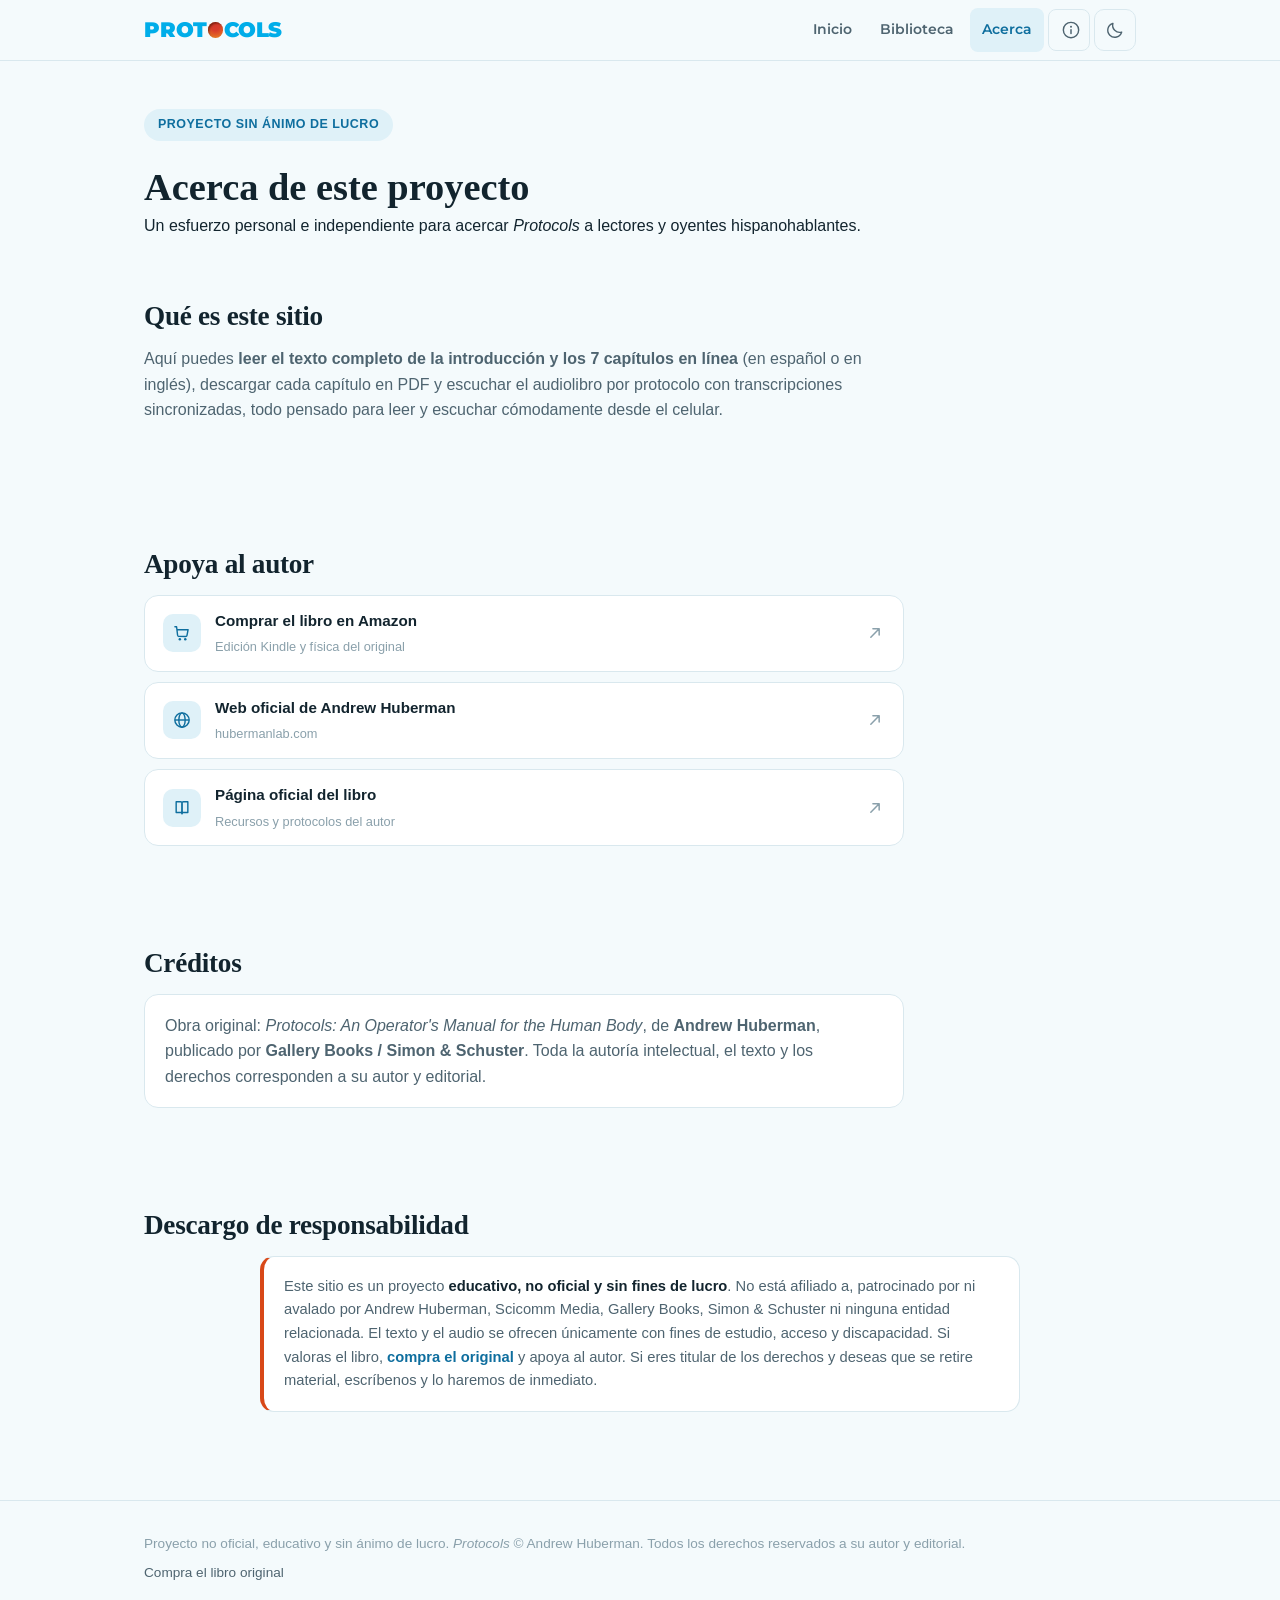
==== commit 59519891: "Introducción como capítulo: primera ficha de la portada, sin "Ver más" - Portada: la introducción oc" ====
--- a/acerca.html
+++ b/acerca.html
@@ -35,7 +35,7 @@
   <section class="block container">
     <h2>Qué es este sitio</h2>
     <p class="sub" style="max-width:720px">
-      Aquí puedes <strong>leer el texto completo de los 7 capítulos en línea</strong> (en español o en inglés),
+      Aquí puedes <strong>leer el texto completo de la introducción y los 7 capítulos en línea</strong> (en español o en inglés),
       descargar cada capítulo en PDF y escuchar el audiolibro por protocolo con transcripciones sincronizadas,
       todo pensado para leer y escuchar cómodamente desde el celular.
     </p>
--- a/css/style.css
+++ b/css/style.css
@@ -575,3 +575,84 @@
 @media (prefers-reduced-motion:reduce){
   *{animation:none!important;transition:none!important;scroll-behavior:auto!important}
 }
+
+/* — Notas del capítulo (lector) — */
+/* número en el texto: pastilla pequeña con zona táctil amplia */
+.reader-content sup.nota-ref{font-size:.6em;line-height:0;margin:0 .12em;vertical-align:.55em;position:relative}
+.reader-content sup.nota-ref a{
+  display:inline-block;min-width:1.7em;padding:.18em .42em;border-radius:999px;
+  background:var(--accent-soft);color:var(--accent-strong);
+  font-family:var(--font-body);font-weight:700;line-height:1.2;text-align:center;
+  font-variant-numeric:tabular-nums;text-decoration:none;position:relative;
+  transition:background .15s,color .15s;
+}
+.reader-content sup.nota-ref a::after{content:"";position:absolute;inset:-12px -6px}
+.reader-content sup.nota-ref a:hover,
+.reader-content sup.nota-ref a.activa{background:var(--accent);color:#fff;text-decoration:none}
+.reader-content sup.nota-ref a:focus-visible{outline:2px solid var(--accent);outline-offset:2px}
+.reader-content sup.nota-ref a.destello{animation:nota-destello 1.6s ease}
+@keyframes nota-destello{0%,40%{background:var(--warm);color:#fff;box-shadow:0 0 0 6px var(--warm-soft)}100%{box-shadow:0 0 0 0 transparent}}
+
+/* panel de nota: hoja inferior (móvil) */
+.nota-backdrop{position:fixed;inset:0;z-index:76;background:rgba(10,22,30,.28);opacity:0;transition:opacity .2s ease}
+.nota-backdrop.open{opacity:1}
+.nota-pop{
+  position:fixed;left:0;right:0;bottom:0;z-index:77;
+  max-height:min(62vh,520px);display:flex;flex-direction:column;
+  background:var(--surface);color:var(--ink);
+  border-radius:20px 20px 0 0;border:1px solid var(--line);border-bottom:none;
+  box-shadow:0 -10px 40px rgba(10,22,30,.22);
+  padding-bottom:env(safe-area-inset-bottom,0);
+  transform:translateY(100%);transition:transform .24s cubic-bezier(.2,.8,.2,1);
+  outline:none;
+}
+.nota-pop.open{transform:translateY(0)}
+.nota-pop[hidden]{display:none}
+.nota-pop .np-grip{width:40px;height:4px;border-radius:4px;background:var(--line);margin:10px auto 0;flex:none}
+.nota-pop .np-head{display:flex;align-items:center;justify-content:space-between;padding:6px 10px 4px 20px;flex:none}
+.nota-pop .np-t{font-size:.75rem;font-weight:700;letter-spacing:.08em;text-transform:uppercase;color:var(--accent-strong)}
+.nota-pop .np-body{
+  overflow-y:auto;-webkit-overflow-scrolling:touch;overscroll-behavior:contain;
+  padding:4px 20px 22px;font-size:.95rem;line-height:1.6;color:var(--ink-soft);
+  overflow-wrap:anywhere;
+}
+.nota-pop .np-body a,.notas-lista .ni-t a{color:var(--accent-strong);text-decoration:underline;text-decoration-color:color-mix(in srgb,var(--accent-strong) 35%,transparent);text-underline-offset:2px}
+body.nota-abierta{overflow:hidden}
+
+/* escritorio: tarjeta flotante junto al número */
+@media(min-width:768px){
+  .nota-pop{
+    position:absolute;right:auto;bottom:auto;max-height:min(46vh,420px);
+    border-radius:14px;border-bottom:1px solid var(--line);
+    box-shadow:var(--shadow),0 18px 50px rgba(10,22,30,.16);
+    transform:translateY(-4px);opacity:0;transition:opacity .16s ease,transform .16s ease;
+  }
+  .nota-pop.arriba{transform:translateY(4px)}
+  .nota-pop.open{opacity:1;transform:translateY(0)}
+  .nota-pop .np-grip{display:none}
+  .nota-pop .np-head{padding:10px 8px 2px 18px}
+  .nota-pop .np-body{padding:2px 18px 18px;font-size:.9rem}
+}
+@media(prefers-reduced-motion:reduce){.nota-pop,.nota-backdrop{transition:none}}
+
+/* lista completa al final: plegada por defecto */
+.reader-content details.notas-bloque{margin-top:2.6em;border-top:2px solid var(--accent-strong);padding-top:.4em}
+.notas-bloque summary{
+  display:flex;align-items:center;gap:.6em;cursor:pointer;list-style:none;
+  padding:.7em 0;font-family:var(--font-display);font-weight:600;font-size:1.05em;color:var(--ink);
+}
+.notas-bloque summary::-webkit-details-marker{display:none}
+.notas-bloque summary::after{
+  content:"";margin-left:auto;width:.55em;height:.55em;flex:none;
+  border-right:2px solid var(--ink-faint);border-bottom:2px solid var(--ink-faint);
+  transform:rotate(45deg) translateY(-25%);transition:transform .2s ease;
+}
+.notas-bloque[open] summary::after{transform:rotate(-135deg)}
+.notas-bloque .nb-n{font-family:var(--font-body);font-size:.68em;font-weight:700;color:var(--accent-strong);background:var(--accent-soft);border-radius:999px;padding:.15em .6em}
+.reader-content ol.notas-lista{list-style:none;font-size:.8em;line-height:1.6;color:var(--ink-soft);padding:0;margin-top:.4em}
+.reader-content ol.notas-lista li{display:flex;gap:.8em;align-items:baseline;padding:.65em 0;border-top:1px solid var(--line);overflow-wrap:anywhere;scroll-margin-top:130px}
+.reader-content ol.notas-lista li:target{background:var(--accent-soft);border-radius:8px}
+.notas-lista .ni-n{flex:none;min-width:2.2em;font-weight:700;color:var(--accent-strong);font-variant-numeric:tabular-nums}
+.notas-lista .ni-t{flex:1}
+.notas-lista .ni-back{flex:none;padding:.1em .45em;border-radius:6px;color:var(--ink-faint);font-size:1.1em;line-height:1}
+.notas-lista .ni-back:hover{background:var(--surface-2);color:var(--accent-strong);text-decoration:none}
